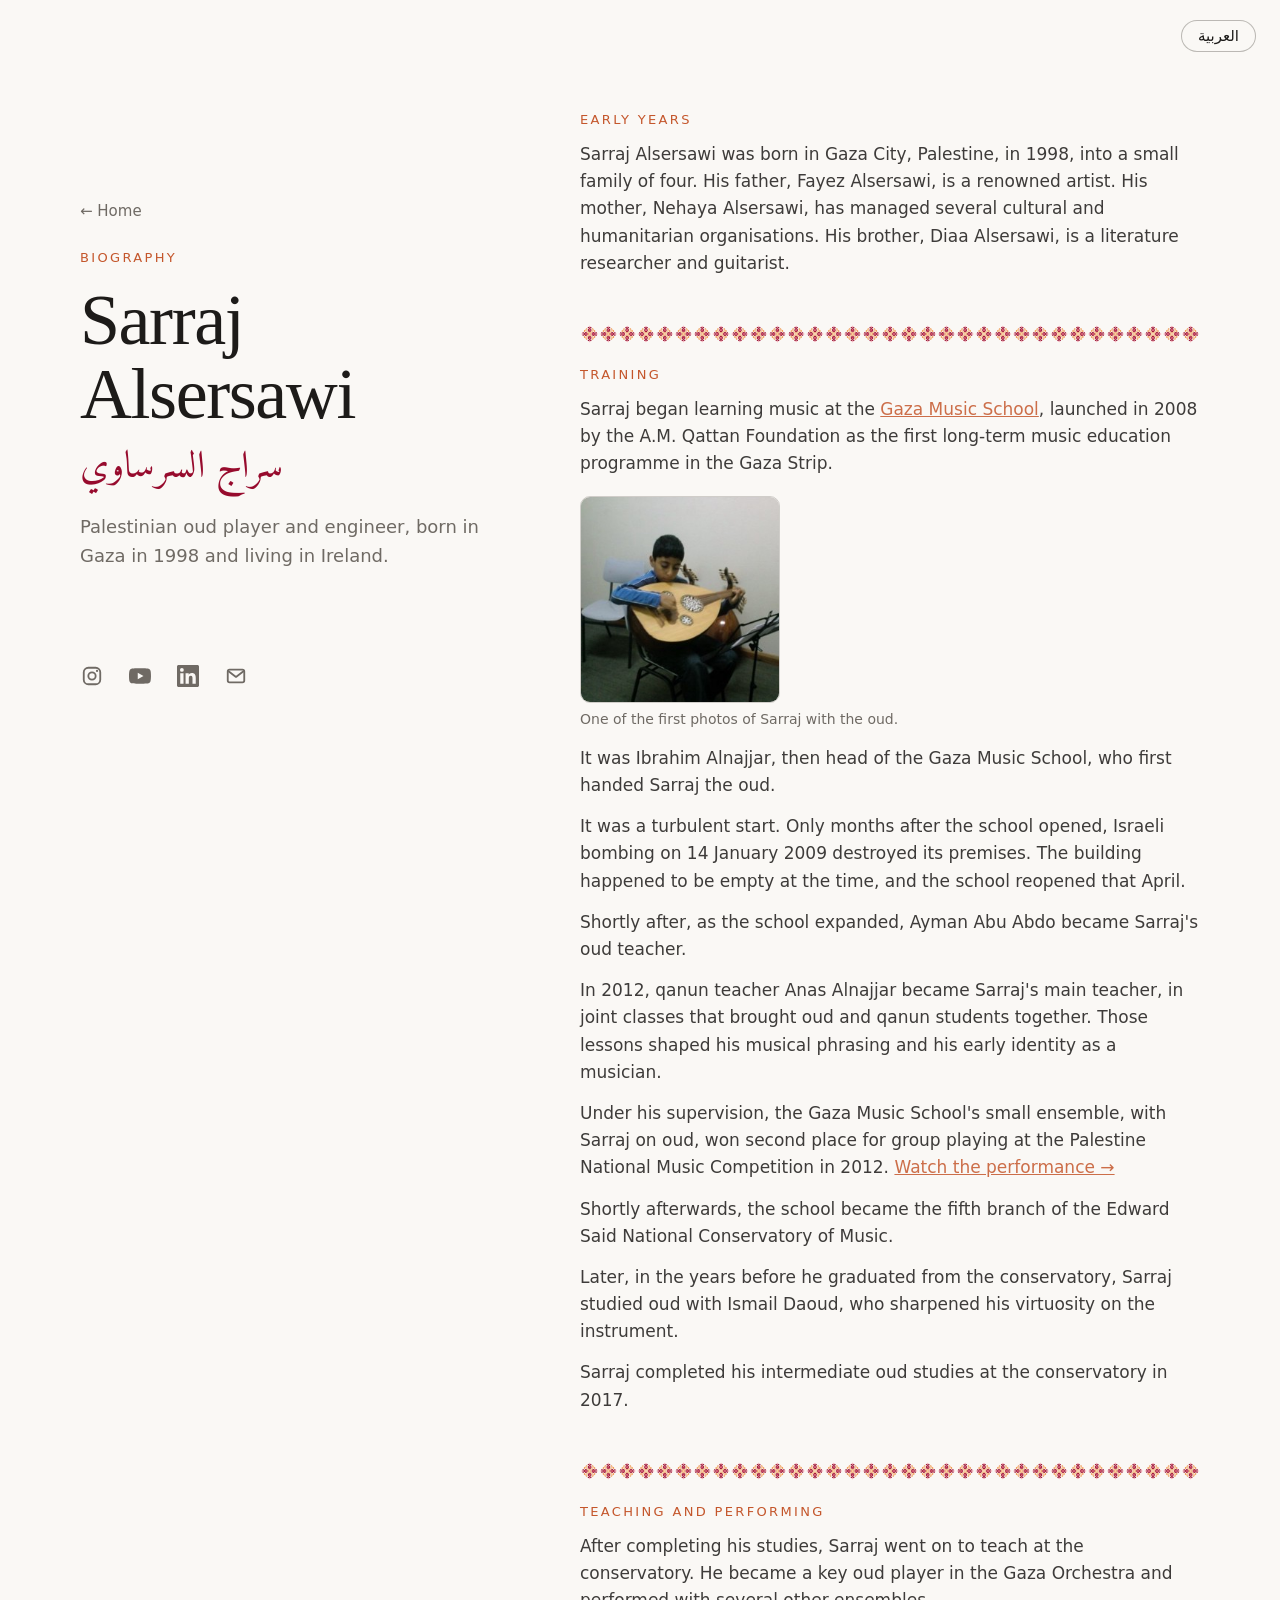
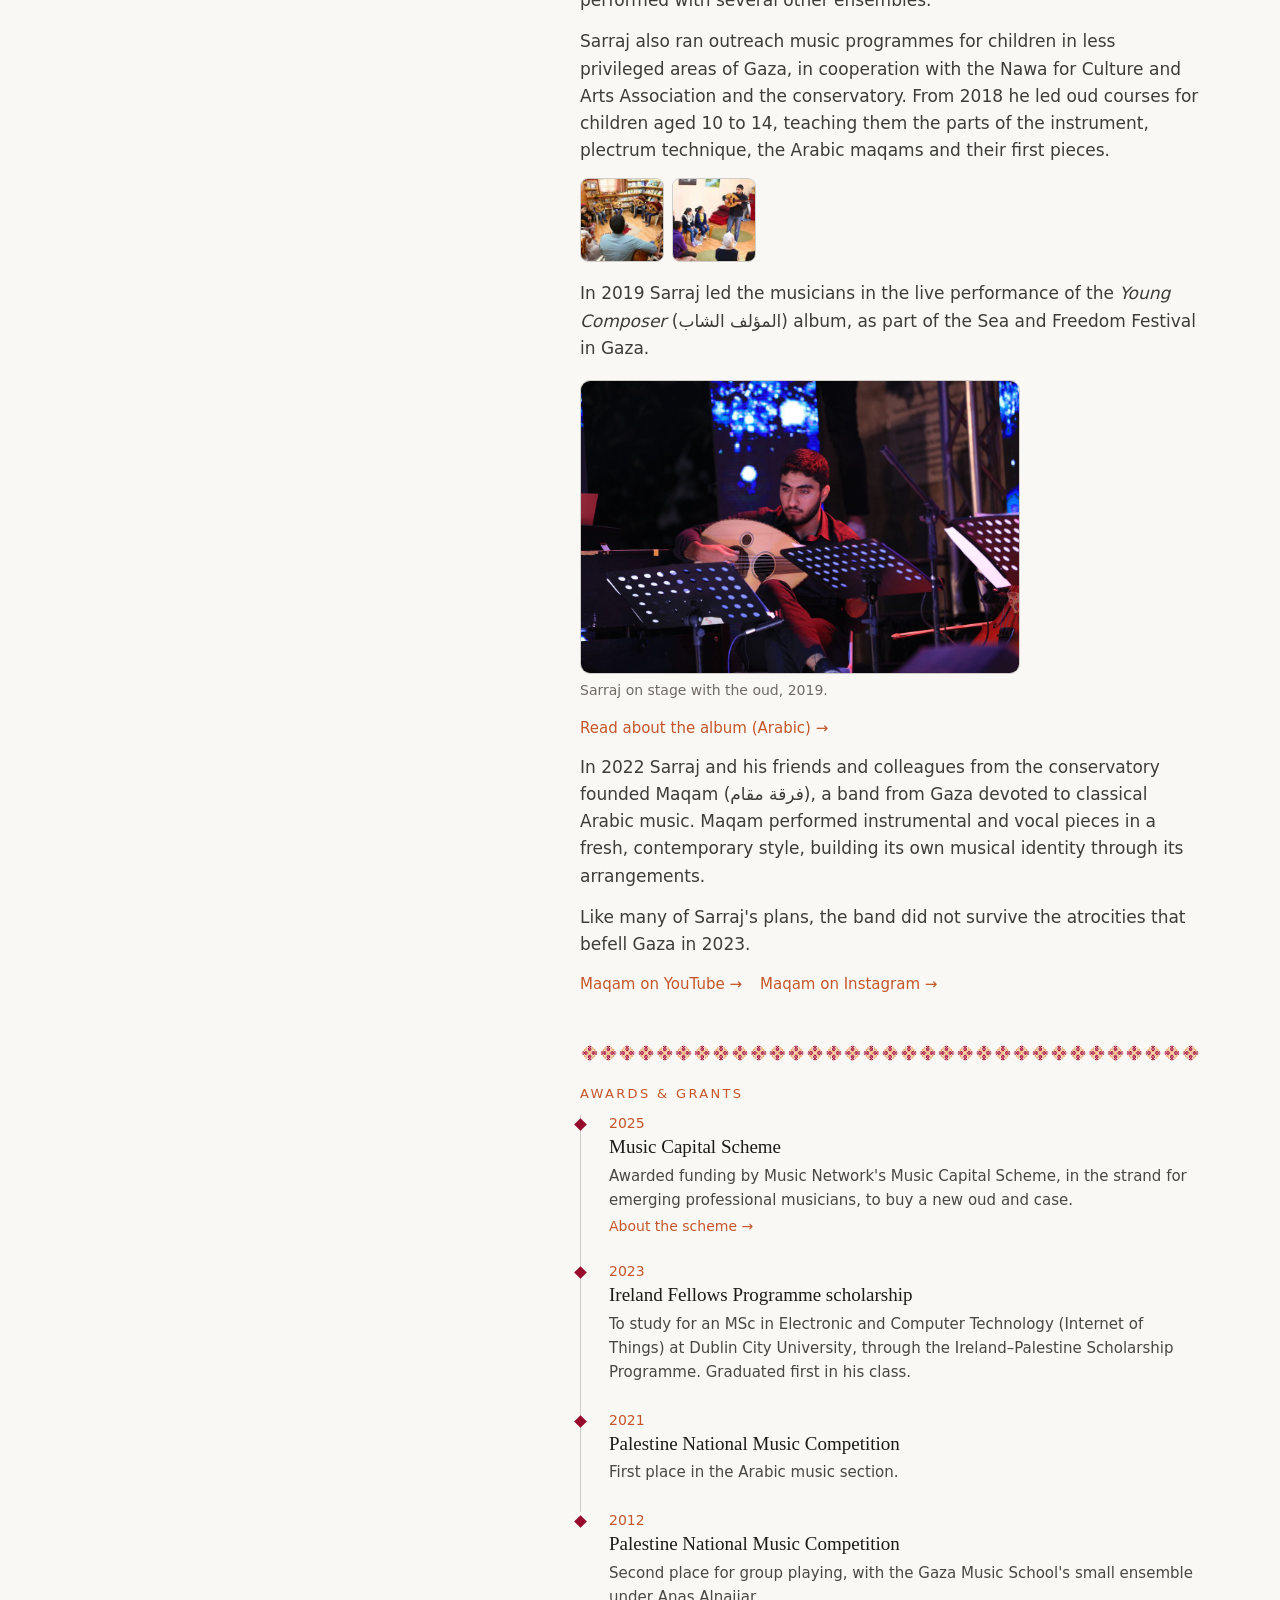
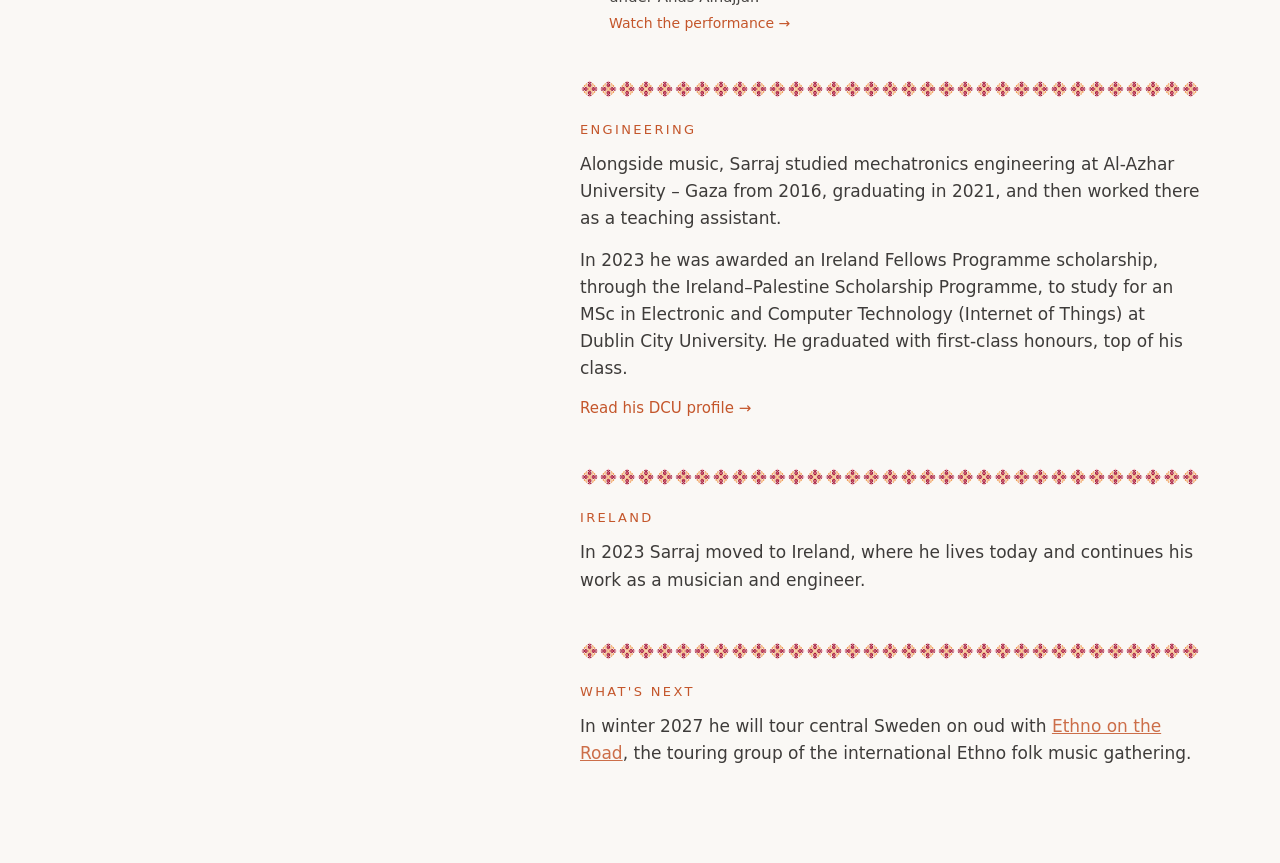
==== bio.html @ 33cb5255 "Use a row of tatreez diamonds as section dividers on the bio page Co-Authored-By: Claude Opus 5.5 <n" ====
<!doctype html>
<html lang="en" dir="ltr">
<head>
<meta charset="utf-8">
<meta name="viewport" content="width=device-width, initial-scale=1">
<title data-i18n="pageTitle">Biography — Sarraj Alsersawi</title>
<meta name="description" content="Biography of Sarraj Alsersawi, Palestinian oud player and engineer." data-i18n-content="description">
<link rel="icon" type="image/png" href="favicon.png">
<link rel="apple-touch-icon" href="apple-touch-icon.png">
<link rel="preload" href="fonts/amiri-400-arabic.woff2" as="font" type="font/woff2" crossorigin>
<link rel="stylesheet" href="fonts/fonts.css?v=14">
<link rel="stylesheet" href="style.css?v=14">
<script src="site.js?v=14"></script>
</head>
<body>
<!--
  How to edit this page:
  - English: change the words right here in the HTML.
  - Arabic: change the matching entry in the AR list at the bottom of this file.
  - To add a paragraph: copy a <p data-i18n="…">…</p> line, give it a new name,
    and add an Arabic entry with that name to the AR list.
-->
<button class="lang-switch" type="button" id="lang-switch"></button>
<main class="tatreez-dividers">
  <header class="intro">
    <a class="back-link" href="index.html" data-i18n="back">← Home</a>
    <p class="kicker" data-i18n="kicker">Biography</p>
    <h1><a href="index.html">Sarraj Alsersawi</a></h1>
    <p class="name-ar" lang="ar">سراج السرساوي</p>
    <p data-i18n="summary">Palestinian oud player and engineer, born in Gaza in 1998 and living in Ireland.</p>
    <div class="wave" aria-hidden="true">
      <span></span><span></span><span></span><span></span><span></span><span></span>
      <span></span><span></span><span></span><span></span><span></span><span></span>
    </div>
    <div class="social">
      <a href="https://www.instagram.com/oudceol/" target="_blank" rel="noopener" aria-label="Instagram">
        <svg viewBox="0 0 24 24" aria-hidden="true" fill="none" stroke="currentColor" stroke-width="2"><rect x="3" y="3" width="18" height="18" rx="5"/><circle cx="12" cy="12" r="4"/><circle cx="17.5" cy="6.5" r="1.2" fill="currentColor" stroke="none"/></svg>
      </a>
      <a href="https://www.youtube.com/@alsersawi98" target="_blank" rel="noopener" aria-label="YouTube">
        <svg viewBox="0 0 24 24" aria-hidden="true" fill="currentColor"><path d="M23.5 6.19a3.02 3.02 0 0 0-2.12-2.14C19.5 3.55 12 3.55 12 3.55s-7.5 0-9.38.5A3.02 3.02 0 0 0 .5 6.19C0 8.07 0 12 0 12s0 3.93.5 5.81a3.02 3.02 0 0 0 2.12 2.14c1.87.5 9.38.5 9.38.5s7.5 0 9.38-.5a3.02 3.02 0 0 0 2.12-2.14C24 15.93 24 12 24 12s0-3.93-.5-5.81zM9.55 15.57V8.43L15.82 12l-6.27 3.57z"/></svg>
      </a>
      <a href="https://www.linkedin.com/in/alsersawi/" target="_blank" rel="noopener" aria-label="LinkedIn">
        <svg viewBox="0 0 24 24" aria-hidden="true" fill="currentColor"><path d="M20.45 20.45h-3.56v-5.57c0-1.33-.02-3.04-1.85-3.04-1.85 0-2.14 1.45-2.14 2.94v5.67H9.35V9h3.41v1.56h.05c.48-.9 1.64-1.85 3.37-1.85 3.6 0 4.27 2.37 4.27 5.46v6.28zM5.34 7.43a2.06 2.06 0 1 1 0-4.13 2.06 2.06 0 0 1 0 4.13zM7.12 20.45H3.56V9h3.56v11.45zM22.22 0H1.77C.79 0 0 .77 0 1.73v20.54C0 23.23.79 24 1.77 24h20.45c.98 0 1.78-.77 1.78-1.73V1.73C24 .77 23.2 0 22.22 0z"/></svg>
      </a>
      <a href="mailto:sarrajalsersawi@gmail.com" aria-label="Email">
        <svg viewBox="0 0 24 24" aria-hidden="true" fill="none" stroke="currentColor" stroke-width="2" stroke-linejoin="round"><rect x="3" y="5" width="18" height="14" rx="2"/><path d="m3.5 6.5 8.5 6.5 8.5-6.5"/></svg>
      </a>
    </div>
  </header>

  <div class="content">
    <section class="section" aria-labelledby="family-title">
      <h2 id="family-title" data-i18n="familyTitle">Early years</h2>
      <p data-i18n="family1">Sarraj Alsersawi was born in Gaza City, Palestine, in 1998, into a small
        family of four. His father, Fayez Alsersawi, is a renowned artist. His mother, Nehaya
        Alsersawi, has managed several cultural and humanitarian organisations. His brother, Diaa
        Alsersawi, is a literature researcher and guitarist.</p>
    </section>

    <section class="section" aria-labelledby="training-title">
      <h2 id="training-title" data-i18n="trainingTitle">Training</h2>
      <p data-i18n="training1">Sarraj began learning music at the
        <a href="https://qattanfoundation.org/en/literature/projects/gaza-school-music" target="_blank" rel="noopener">Gaza Music School</a>,
        launched in 2008 by the A.M. Qattan Foundation as the first long-term music education
        programme in the Gaza Strip.</p>
      <figure class="bio-photo">
        <img src="images/first-oud.jpg" width="267" height="277"
          alt="Young Sarraj sitting with an oud, one of his first photos with the instrument"
          data-i18n-alt="firstOudAlt" loading="lazy">
        <figcaption data-i18n="firstOudCaption">One of the first photos of Sarraj with the oud.</figcaption>
      </figure>
      <p data-i18n="teacher1">It was Ibrahim Alnajjar, then head of the Gaza Music School, who first
        handed Sarraj the oud.</p>
      <p data-i18n="training2">It was a turbulent start. Only months after the school opened, Israeli
        bombing on 14 January 2009 destroyed its premises. The building happened to be empty at the
        time, and the school reopened that April.</p>
      <p data-i18n="teacher2">Shortly after, as the school expanded, Ayman Abu Abdo became Sarraj's
        oud teacher.</p>
      <p data-i18n="teacher3">In 2012, qanun teacher Anas Alnajjar became Sarraj's main teacher, in
        joint classes that brought oud and qanun students together. Those lessons shaped his musical
        phrasing and his early identity as a musician.</p>
      <p data-i18n="ensemble1">Under his supervision, the Gaza Music School's small ensemble, with Sarraj
        on oud, won second place for group playing at the Palestine National Music Competition in 2012.
        <a href="https://www.youtube.com/watch?v=j3fDx7aNecU" target="_blank" rel="noopener">Watch the performance →</a></p>
      <p data-i18n="training3">Shortly afterwards, the school became the fifth branch of the Edward Said
        National Conservatory of Music.</p>
      <p data-i18n="teacher4">Later, in the years before he graduated from the conservatory, Sarraj
        studied oud with Ismail Daoud, who sharpened his virtuosity on the instrument.</p>
      <p data-i18n="training4">Sarraj completed his intermediate oud studies at the conservatory in 2017.</p>
    </section>

    <section class="section" aria-labelledby="teaching-title">
      <h2 id="teaching-title" data-i18n="teachingTitle">Teaching and performing</h2>
      <p data-i18n="teaching1">After completing his studies, Sarraj went on to teach at the
        conservatory. He became a key oud player in the Gaza Orchestra and performed with several
        other ensembles.</p>
      <p data-i18n="outreach1">Sarraj also ran outreach music programmes for children in less privileged
        areas of Gaza, in cooperation with the Nawa for Culture and Arts Association and the conservatory.
        From 2018 he led oud courses for children aged 10 to 14, teaching them the parts of the
        instrument, plectrum technique, the Arabic maqams and their first pieces.</p>
      <div class="timeline-gallery">
        <a href="images/nawa-1.jpg">
          <img src="images/thumbs/nawa-1.jpg" alt="Sarraj leading a circle of children playing oud in a library"
            data-i18n-alt="nawaPhoto1Alt" loading="lazy">
        </a>
        <a href="images/nawa-2.jpg">
          <img src="images/thumbs/nawa-2.jpg" alt="Sarraj showing the oud to a group of children"
            data-i18n-alt="nawaPhoto2Alt" loading="lazy">
        </a>
      </div>
      <p data-i18n="youngComposer1">In 2019 Sarraj led the musicians in the live performance of the
        <em>Young Composer</em> (المؤلف الشاب) album, as part of the Sea and Freedom Festival in Gaza.</p>
      <figure class="bio-photo wide">
        <img src="images/young-composer-2019.jpg" width="1200" height="800"
          alt="Sarraj playing oud on stage among music stands" data-i18n-alt="youngComposerAlt" loading="lazy">
        <figcaption data-i18n="youngComposerCaption">Sarraj on stage with the oud, 2019.</figcaption>
      </figure>
      <p class="link-row"><a href="https://alhayatnews.net/2019/10/%D8%A7%D9%84%D9%85%D8%A4%D9%84%D9%81-%D8%A7%D9%84%D8%B4%D8%A7%D8%A8-%D8%A3%D9%84%D8%A8%D9%88%D9%85-%D8%BA%D9%86%D8%A7%D8%A6%D9%8A-%D9%84%D9%8018-%D9%83%D8%A7%D8%AA%D8%A8%D8%A7-%D9%81%D9%84%D8%B3/" target="_blank" rel="noopener" data-i18n="youngComposerLink">Read about the album (Arabic) →</a></p>
      <p data-i18n="maqam1">In 2022 Sarraj and his friends and colleagues from the conservatory founded
        Maqam (فرقة مقام), a band from Gaza devoted to classical Arabic music. Maqam performed
        instrumental and vocal pieces in a fresh, contemporary style, building its own musical identity
        through its arrangements.</p>
      <p data-i18n="maqam2">Like many of Sarraj's plans, the band did not survive the atrocities that
        befell Gaza in 2023.</p>
      <p class="link-row">
        <a href="https://www.youtube.com/@maqamGaza" target="_blank" rel="noopener" data-i18n="maqamYT">Maqam on YouTube →</a>
        <a href="https://www.instagram.com/maqamgaza/" target="_blank" rel="noopener" data-i18n="maqamIG">Maqam on Instagram →</a>
      </p>
    </section>

    <!-- Newest first. To add one, copy an <li> to the top and add its Arabic to the AR list. -->
    <section class="section" aria-labelledby="awards-title">
      <h2 id="awards-title" data-i18n="awardsTitle">Awards &amp; grants</h2>
      <ol class="timeline">
        <li>
          <div class="timeline-date">2025</div>
          <h3 data-i18n="award2Title">Music Capital Scheme</h3>
          <p data-i18n="award2Text">Awarded funding by Music Network's Music Capital Scheme, in the
            strand for emerging professional musicians, to buy a new oud and case.</p>
          <a href="https://www.musicnetwork.ie/what-we-do/music-capital-scheme" target="_blank" rel="noopener"
            data-i18n="award2Link">About the scheme →</a>
        </li>
        <li>
          <div class="timeline-date">2023</div>
          <h3 data-i18n="award4Title">Ireland Fellows Programme scholarship</h3>
          <p data-i18n="award4Text">To study for an MSc in Electronic and Computer Technology (Internet of
            Things) at Dublin City University, through the Ireland–Palestine Scholarship Programme.
            Graduated first in his class.</p>
        </li>
        <li>
          <div class="timeline-date">2021</div>
          <h3 data-i18n="award1Title">Palestine National Music Competition</h3>
          <p data-i18n="award1Text">First place in the Arabic music section.</p>
        </li>
        <li>
          <div class="timeline-date">2012</div>
          <h3 data-i18n="award3Title">Palestine National Music Competition</h3>
          <p data-i18n="award3Text">Second place for group playing, with the Gaza Music School's small
            ensemble under Anas Alnajjar.</p>
          <a href="https://www.youtube.com/watch?v=j3fDx7aNecU" target="_blank" rel="noopener" data-i18n="award3Link">Watch the performance →</a>
        </li>
      </ol>
    </section>

    <section class="section" aria-labelledby="engineering-title">
      <h2 id="engineering-title" data-i18n="engineeringTitle">Engineering</h2>
      <p data-i18n="engineering1">Alongside music, Sarraj studied mechatronics engineering at Al-Azhar
        University – Gaza from 2016, graduating in 2021, and then worked there as a teaching assistant.</p>
      <p data-i18n="engineering2">In 2023 he was awarded an Ireland Fellows Programme scholarship, through
        the Ireland–Palestine Scholarship Programme, to study for an MSc in Electronic and Computer
        Technology (Internet of Things) at Dublin City University. He graduated with first-class honours,
        top of his class.</p>
      <p class="link-row"><a href="https://www.dcu.ie/community-profiles/sarraj-alsersawi" target="_blank" rel="noopener" data-i18n="dcuLink">Read his DCU profile →</a></p>
    </section>

    <section class="section" aria-labelledby="ireland-title">
      <h2 id="ireland-title" data-i18n="irelandTitle">Ireland</h2>
      <p data-i18n="ireland1">In 2023 Sarraj moved to Ireland, where he lives today and continues
        his work as a musician and engineer.</p>
    </section>

    <section class="section" aria-labelledby="next-title">
      <h2 id="next-title" data-i18n="nextTitle">What's next</h2>
      <p data-i18n="next1">In winter 2027 he will tour central Sweden on oud with
        <a href="https://ethno.se/ethno-on-the-road/" target="_blank" rel="noopener">Ethno on the Road</a>,
        the touring group of the international Ethno folk music gathering.</p>
    </section>
  </div>
</main>
<script>
  // Arabic text for this page. Each name matches a data-i18n="…" in the HTML above.
  var AR = {
    pageTitle: 'السيرة الذاتية — سراج السرساوي',
    description: 'السيرة الذاتية لسراج السرساوي، عازف عود ومهندس فلسطيني.',
    back: 'الرئيسية →',
    kicker: 'السيرة الذاتية',
    summary: 'عازف عود ومهندس فلسطيني، وُلد في غزة عام 1998 ويقيم في أيرلندا.',
    familyTitle: 'النشأة',
    family1: 'وُلد سراج السرساوي في مدينة غزة، فلسطين، عام 1998، لعائلة صغيرة من أربعة أفراد. والده فايز السرساوي فنان معروف، ووالدته نهاية السرساوي أدارت عددًا من المؤسسات الثقافية والإنسانية، وشقيقه ضياء السرساوي باحث في الأدب وعازف غيتار.',
    trainingTitle: 'الدراسة',
    training1: 'بدأ سراج تعلّم الموسيقى في <a href="https://qattanfoundation.org/en/literature/projects/gaza-school-music" target="_blank" rel="noopener">مدرسة غزة للموسيقى</a>، التي أطلقتها مؤسسة عبد المحسن القطان عام 2008 بوصفها أول برنامج طويل الأمد لتعليم الموسيقى في قطاع غزة.',
    firstOudAlt: 'سراج صغيرًا جالسًا مع العود، من أولى صوره مع الآلة',
    firstOudCaption: 'من أولى صور سراج مع العود.',
    teacher1: 'وكان إبراهيم النجار، مدير مدرسة غزة للموسيقى آنذاك، أول من وضع العود بين يدي سراج.',
    training2: 'كانت بداية مضطربة؛ فبعد أشهر قليلة من افتتاح المدرسة، دمّر القصف الإسرائيلي مقرّها في 14 كانون الثاني/يناير 2009. وكان المبنى خاليًا من الناس حينها، وأُعيد افتتاح المدرسة في نيسان/أبريل من العام نفسه.',
    teacher2: 'وبعد ذلك بوقت قصير، ومع توسّع المدرسة، أصبح أيمن أبو عبدو أستاذ سراج في العود.',
    teacher3: 'في عام 2012 أصبح أنس النجار، أستاذ القانون، الأستاذ الرئيسي لسراج، في حصص مشتركة جمعت طلاب العود والقانون. وقد شكّلت تلك الدروس أسلوبه في صياغة الجملة الموسيقية وهويته الفنية الأولى.',
    ensemble1: 'وتحت إشرافه فازت الفرقة الصغيرة لمدرسة غزة للموسيقى، وسراج على العود، بالمركز الثاني في فئة العزف الجماعي في مسابقة فلسطين الوطنية للموسيقى عام 2012. <a href="https://www.youtube.com/watch?v=j3fDx7aNecU" target="_blank" rel="noopener">شاهد العرض ←</a>',
    training3: 'وبعد ذلك بوقت قصير، أصبحت المدرسة الفرع الخامس لمعهد إدوارد سعيد الوطني للموسيقى.',
    teacher4: 'وفي مرحلة لاحقة، قبل تخرّجه من المعهد، درس سراج العود على يد إسماعيل داود، الذي صقل براعته في العزف على الآلة.',
    training4: 'أنهى سراج دراسته المتوسطة لآلة العود في المعهد عام 2017.',
    teachingTitle: 'التدريس والعزف',
    teaching1: 'بعد إنهاء دراسته أصبح سراج مدرّسًا في المعهد، وعازف عود أساسيًا في أوركسترا غزة، وعزف مع فرق موسيقية أخرى عديدة.',
    outreach1: 'كما أدار سراج برامج موسيقية مجتمعية للأطفال في المناطق الأقل حظًا في غزة، بالتعاون مع جمعية نوى للثقافة والفنون والمعهد. ومنذ عام 2018 قدّم دورات في العزف على العود للأطفال من سن 10 إلى 14 عامًا، علّمهم فيها أجزاء الآلة وتمارين ضرب الريشة والمقامات العربية وعزف أولى مقطوعاتهم.',
    nawaPhoto1Alt: 'سراج يقود حلقة من الأطفال يعزفون على العود في مكتبة',
    nawaPhoto2Alt: 'سراج يعرّف مجموعة من الأطفال على آلة العود',
    youngComposer1: 'في عام 2019 قاد سراج الموسيقيين في العرض الحيّ لألبوم <em>المؤلف الشاب</em>، ضمن مهرجان البحر والحرية في غزة.',
    youngComposerAlt: 'سراج يعزف على العود على المسرح بين حوامل النوتات',
    youngComposerCaption: 'سراج على المسرح مع العود، 2019.',
    youngComposerLink: 'اقرأ عن الألبوم ←',
    maqam1: 'في عام 2022 أسّس سراج مع أصدقائه وزملائه من المعهد فرقة مقام، وهي فرقة فلسطينية من قطاع غزة تهتم بالموسيقى العربية الكلاسيكية، وتقدّم مقطوعات آلية وغنائية بأسلوب متطوّر وعصري، وتعتني بهويتها الموسيقية من خلال توزيع المقطوعات الموسيقية والغنائية.',
    maqam2: 'وكحال كثير من خطط سراج، لم تنجُ الفرقة من الفظائع التي حلّت بغزة عام 2023.',
    maqamYT: 'مقام على يوتيوب ←',
    maqamIG: 'مقام على إنستغرام ←',
    awardsTitle: 'الجوائز والمنح',
    award2Title: 'منحة Music Capital Scheme',
    award2Text: 'حصل على تمويل من برنامج Music Capital Scheme التابع لـ Music Network، ضمن الفئة المخصصة للموسيقيين المحترفين الصاعدين، لشراء عود جديد مع حقيبته.',
    award2Link: 'عن البرنامج ←',
    award4Title: 'منحة برنامج زمالات أيرلندا',
    award4Text: 'لدراسة الماجستير في تكنولوجيا الإلكترونيات والحاسوب (إنترنت الأشياء) في جامعة دبلن سيتي، ضمن برنامج المنح الأيرلندي الفلسطيني. تخرّج الأول على دفعته.',
    award1Title: 'مسابقة فلسطين الوطنية للموسيقى',
    award1Text: 'المركز الأول في قسم الموسيقى العربية.',
    award3Title: 'مسابقة فلسطين الوطنية للموسيقى',
    award3Text: 'المركز الثاني في العزف الجماعي، مع الفرقة الصغيرة لمدرسة غزة للموسيقى بإشراف أنس النجار.',
    award3Link: 'شاهد العرض ←',
    engineeringTitle: 'الهندسة',
    engineering1: 'إلى جانب الموسيقى، درس سراج هندسة الميكاترونكس في جامعة الأزهر – غزة بدءًا من عام 2016، وتخرّج عام 2021، ثم عمل معيدًا فيها.',
    engineering2: 'في عام 2023 حصل على منحة برنامج زمالات أيرلندا، ضمن برنامج المنح الأيرلندي الفلسطيني، لدراسة الماجستير في تكنولوجيا الإلكترونيات والحاسوب (إنترنت الأشياء) في جامعة دبلن سيتي، وتخرّج بمرتبة الشرف الأولى متصدّرًا دفعته.',
    dcuLink: 'ملفه على موقع جامعة دبلن سيتي ←',
    irelandTitle: 'أيرلندا',
    ireland1: 'انتقل سراج إلى أيرلندا عام 2023، حيث يقيم اليوم ويواصل عمله موسيقيًا ومهندسًا.',
    nextTitle: 'ما القادم',
    next1: 'في شتاء 2027 سيجول في وسط السويد عازفًا على العود مع <a href="https://ethno.se/ethno-on-the-road/" target="_blank" rel="noopener">Ethno on the Road</a>، الفرقة الجوّالة لملتقى «إثنو» الدولي للموسيقى الشعبية.'
  };
</script>
</body>
</html>
---- fonts/fonts.css ----
/* Self-hosted Arabic fonts (Amiri, IBM Plex Sans Arabic), both SIL Open Font License.
   Only the Arabic and basic Latin subsets are kept. */

/* arabic */
@font-face {
  font-family: 'Amiri';
  font-style: normal;
  font-weight: 400;
  font-display: swap;
  src: url(amiri-400-arabic.woff2) format('woff2');
  unicode-range: U+0600-06FF, U+0750-077F, U+0870-0891, U+0897-08E1, U+08E3-08FF, U+200C-200E, U+2010-2011, U+204F, U+2E41, U+FB50-FDFF, U+FE70-FE74, U+FE76-FEFC, U+102E0-102FB, U+10E60-10E7E, U+10EC2-10EC7, U+10EC9-10EEE, U+10EF0-10EFF, U+1EE00-1EE03, U+1EE05-1EE1F, U+1EE21-1EE22, U+1EE24, U+1EE27, U+1EE29-1EE32, U+1EE34-1EE37, U+1EE39, U+1EE3B, U+1EE42, U+1EE47, U+1EE49, U+1EE4B, U+1EE4D-1EE4F, U+1EE51-1EE52, U+1EE54, U+1EE57, U+1EE59, U+1EE5B, U+1EE5D, U+1EE5F, U+1EE61-1EE62, U+1EE64, U+1EE67-1EE6A, U+1EE6C-1EE72, U+1EE74-1EE77, U+1EE79-1EE7C, U+1EE7E, U+1EE80-1EE89, U+1EE8B-1EE9B, U+1EEA1-1EEA3, U+1EEA5-1EEA9, U+1EEAB-1EEBB, U+1EEF0-1EEF1;
}

/* latin */
@font-face {
  font-family: 'Amiri';
  font-style: normal;
  font-weight: 400;
  font-display: swap;
  src: url(amiri-400-latin.woff2) format('woff2');
  unicode-range: U+0000-00FF, U+0131, U+0152-0153, U+02BB-02BC, U+02C6, U+02DA, U+02DC, U+0304, U+0308, U+0329, U+2000-206F, U+20AC, U+2122, U+2191, U+2193, U+2212, U+2215, U+FEFF, U+FFFD;
}

/* arabic */
@font-face {
  font-family: 'IBM Plex Sans Arabic';
  font-style: normal;
  font-weight: 400;
  font-display: swap;
  src: url(ibm-plex-sans-arabic-400-arabic.woff2) format('woff2');
  unicode-range: U+0600-06FF, U+0750-077F, U+0870-0891, U+0897-08E1, U+08E3-08FF, U+200C-200E, U+2010-2011, U+204F, U+2E41, U+FB50-FDFF, U+FE70-FE74, U+FE76-FEFC, U+102E0-102FB, U+10E60-10E7E, U+10EC2-10EC7, U+10EC9-10EEE, U+10EF0-10EFF, U+1EE00-1EE03, U+1EE05-1EE1F, U+1EE21-1EE22, U+1EE24, U+1EE27, U+1EE29-1EE32, U+1EE34-1EE37, U+1EE39, U+1EE3B, U+1EE42, U+1EE47, U+1EE49, U+1EE4B, U+1EE4D-1EE4F, U+1EE51-1EE52, U+1EE54, U+1EE57, U+1EE59, U+1EE5B, U+1EE5D, U+1EE5F, U+1EE61-1EE62, U+1EE64, U+1EE67-1EE6A, U+1EE6C-1EE72, U+1EE74-1EE77, U+1EE79-1EE7C, U+1EE7E, U+1EE80-1EE89, U+1EE8B-1EE9B, U+1EEA1-1EEA3, U+1EEA5-1EEA9, U+1EEAB-1EEBB, U+1EEF0-1EEF1;
}

/* latin */
@font-face {
  font-family: 'IBM Plex Sans Arabic';
  font-style: normal;
  font-weight: 400;
  font-display: swap;
  src: url(ibm-plex-sans-arabic-400-latin.woff2) format('woff2');
  unicode-range: U+0000-00FF, U+0131, U+0152-0153, U+02BB-02BC, U+02C6, U+02DA, U+02DC, U+0304, U+0308, U+0329, U+2000-206F, U+20AC, U+2122, U+2191, U+2193, U+2212, U+2215, U+FEFF, U+FFFD;
}

/* arabic */
@font-face {
  font-family: 'IBM Plex Sans Arabic';
  font-style: normal;
  font-weight: 500;
  font-display: swap;
  src: url(ibm-plex-sans-arabic-500-arabic.woff2) format('woff2');
  unicode-range: U+0600-06FF, U+0750-077F, U+0870-0891, U+0897-08E1, U+08E3-08FF, U+200C-200E, U+2010-2011, U+204F, U+2E41, U+FB50-FDFF, U+FE70-FE74, U+FE76-FEFC, U+102E0-102FB, U+10E60-10E7E, U+10EC2-10EC7, U+10EC9-10EEE, U+10EF0-10EFF, U+1EE00-1EE03, U+1EE05-1EE1F, U+1EE21-1EE22, U+1EE24, U+1EE27, U+1EE29-1EE32, U+1EE34-1EE37, U+1EE39, U+1EE3B, U+1EE42, U+1EE47, U+1EE49, U+1EE4B, U+1EE4D-1EE4F, U+1EE51-1EE52, U+1EE54, U+1EE57, U+1EE59, U+1EE5B, U+1EE5D, U+1EE5F, U+1EE61-1EE62, U+1EE64, U+1EE67-1EE6A, U+1EE6C-1EE72, U+1EE74-1EE77, U+1EE79-1EE7C, U+1EE7E, U+1EE80-1EE89, U+1EE8B-1EE9B, U+1EEA1-1EEA3, U+1EEA5-1EEA9, U+1EEAB-1EEBB, U+1EEF0-1EEF1;
}

/* latin */
@font-face {
  font-family: 'IBM Plex Sans Arabic';
  font-style: normal;
  font-weight: 500;
  font-display: swap;
  src: url(ibm-plex-sans-arabic-500-latin.woff2) format('woff2');
  unicode-range: U+0000-00FF, U+0131, U+0152-0153, U+02BB-02BC, U+02C6, U+02DA, U+02DC, U+0304, U+0308, U+0329, U+2000-206F, U+20AC, U+2122, U+2191, U+2193, U+2212, U+2215, U+FEFF, U+FFFD;
}
---- style.css ----
/* Shared styles for every page of the site. */

:root {
  --bg: #faf8f5; --fg: #1d1b19; --muted: #6f6a64; --accent: #c4562b;
  --line: color-mix(in srgb, var(--muted) 30%, transparent);
  /* Thread colours taken from the tatreez pattern. */
  --thread: #970b2d;
}
@media (prefers-color-scheme: dark) {
  :root { --bg: #141312; --fg: #f1ede8; --muted: #9a948d; --accent: #e57a4e; --thread: #fd95a3; }
}
* { box-sizing: border-box; }
html, body { min-height: 100%; margin: 0; }
/* clip (not hidden): stops sideways overflow without breaking the sticky
   left column on wide screens, which "hidden" silently does. */
html, body { overflow-x: clip; }
body {
  min-height: 100vh;
  background: var(--bg); color: var(--fg);
  font-family: ui-sans-serif, system-ui, -apple-system, "Segoe UI", Roboto, sans-serif;
  display: grid; justify-items: center; align-items: start; padding: 72px 24px 48px;
}
main { max-width: 560px; width: 100%; }
/* Safety net: no image can ever render wider than its container. */
img { max-width: 100%; height: auto; }
a:focus-visible, button:focus-visible { outline: 2px solid var(--accent); outline-offset: 2px; }

/* Full-width photo header, with a thin fade into the page background right
   at its bottom edge, above the tatreez strip (see .tatreez-strip).
   Only on the home page: pages without a .photo-header are unaffected. */
.photo-header {
  position: relative;
  /* Break out of body's own side padding (24px here, 48px on wide screens below)
     instead of using a 100vw trick, which misaligns inside a grid parent. */
  width: calc(100% + 48px); margin: 0 -24px;
  /* Match the photo's own 16:9 shape, so narrow phone widths show the whole
     frame instead of a tall, cropped-in sliver of it. */
  aspect-ratio: 16 / 9;
  overflow: hidden;
}
.photo-header img {
  width: 100%; height: 100%; object-fit: cover; object-position: center 30%;
  display: block;
}
.photo-header::after {
  content: ""; position: absolute; inset: 0;
  /* The fade is a % of the box's own height. Kept short and late so it only
     touches the very bottom edge, however tall the box gets. */
  background: linear-gradient(to bottom, transparent 55%, var(--bg) 100%);
}

/* Tatreez-pattern separator, tiled edge to edge, between the photo header
   and the rest of the page. Same full-bleed technique as .photo-header. */
.tatreez-strip {
  width: calc(100% + 48px); margin: 20px -24px 0;
  height: 46px;
  background-image: url("images/tatreez-separator.png");
  /* "round" (rather than repeat-x) slightly resizes each tile so a whole
     number always fits the width exactly, so no tile is ever cut off at
     the edges. */
  background-repeat: round no-repeat;
  background-position: center;
  background-size: auto 100%;
  opacity: .9;
}

/* ---------- Left column: name and intro ---------- */
.kicker {
  font-size: 13px; letter-spacing: .18em; text-transform: uppercase;
  color: var(--accent); margin: 0 0 16px;
}
h1 {
  font-family: Georgia, "Times New Roman", serif; font-weight: 400;
  font-size: clamp(40px, 9vw, 72px); line-height: 1.02; margin: 0 0 20px;
  letter-spacing: -.02em;
}
/* Phones/narrow windows only: give the name some breathing room below the
   tatreez strip. On wide screens .intro already centers itself vertically. */
@media (max-width: 959px) {
  main > .intro > h1 { margin-top: 28px; }
}
h1 a { color: inherit; text-decoration: none; }
/* The name in Arabic, under the English one, on every page. */
.intro .name-ar {
  font-family: "Amiri", "Noto Naskh Arabic", serif; font-weight: 400;
  font-size: clamp(26px, 6vw, 38px); line-height: 1.2;
  color: var(--thread); margin: -6px 0 22px;
}
p { font-size: 18px; line-height: 1.6; color: var(--muted); margin: 0; }

.wave { display: flex; gap: 4px; align-items: center; height: 28px; margin-top: 36px; }
.wave span {
  width: 4px; border-radius: 2px; background: var(--accent); opacity: .85;
  animation: beat 1.2s ease-in-out infinite;
}
.wave span:nth-child(odd) { animation-delay: -.4s; }
.wave span:nth-child(3n) { animation-delay: -.8s; }
@keyframes beat { 0%,100% { height: 6px } 50% { height: 28px } }

/* Outlined button, e.g. "Read full bio" */
.button {
  display: inline-block; margin-top: 24px;
  font-size: 15px; color: var(--accent); text-decoration: none;
  border: 1px solid var(--accent); border-radius: 999px; padding: 9px 20px;
}
.button:hover { background: var(--accent); color: var(--bg); }

/* Small link back to the home page */
.back-link { display: inline-block; margin-bottom: 28px; font-size: 15px; color: var(--muted); text-decoration: none; }
.back-link:hover { color: var(--accent); }

/* Links under the name */
.page-nav { display: flex; flex-wrap: wrap; gap: 8px 20px; margin-top: 32px; }
.page-nav a { color: var(--muted); text-decoration: none; font-size: 15px; }
.page-nav a:hover { color: var(--accent); }

/* Social icons under the intro. 44px tap targets so they're easy to hit on phones. */
.social { display: flex; gap: 4px; margin-top: 20px; margin-inline-start: -10px; }
.social a {
  display: inline-flex; align-items: center; justify-content: center;
  width: 44px; height: 44px; border-radius: 50%; color: var(--muted);
}
.social a:hover { color: var(--accent); }
.social svg { width: 22px; height: 22px; }

/* ---------- Right column: sections ---------- */
.section { margin-top: 48px; padding-top: 32px; border-top: 1px solid var(--line); }
.section h2 {
  font-size: 13px; letter-spacing: .18em; text-transform: uppercase;
  font-weight: 500; color: var(--accent); margin: 0 0 14px;
}
/* Bio page: a thin row of tatreez diamonds between sections instead of a grey line.
   "round" fits a whole number of diamonds so none is cut at the edges. */
.tatreez-dividers .section {
  border-top: 0; padding-top: 42px;
  background: url("images/tatreez-separator.png") top center / auto 18px round no-repeat;
}
.section > p { font-size: 17px; color: var(--fg); opacity: .85; }
.section > p + p { margin-top: 14px; }
.section > p a { color: var(--accent); }
/* A row of "… →" links under a paragraph; wraps onto two lines on phones. */
.section > .link-row { display: flex; flex-wrap: wrap; gap: 6px 18px; font-size: 15px; opacity: 1; }
.section > .link-row a { text-decoration: none; }
.section > .link-row a:hover { text-decoration: underline; }

/* A small photo inside a bio section, with a caption. Same size on phones. */
.bio-photo { margin: 18px 0 18px; }
.bio-photo img {
  display: block; width: 200px; max-width: 100%; height: auto;
  border-radius: 10px; border: 1px solid var(--line);
}
/* Landscape photos: wider, but never past the text column (full width on phones). */
.bio-photo.wide img { width: 100%; max-width: 440px; }
.bio-photo figcaption { margin-top: 8px; font-size: 14px; color: var(--muted); }

.event {
  display: grid; grid-template-columns: 96px 1fr; gap: 4px 20px;
  padding: 18px 20px; border-radius: 10px; border: 1px solid var(--line);
}
.event-date { color: var(--accent); font-size: 15px; line-height: 1.4; }
.event h3 {
  font-family: Georgia, "Times New Roman", serif; font-weight: 400;
  font-size: 22px; line-height: 1.25; margin: 0 0 6px;
}
.event p { font-size: 16px; color: var(--fg); opacity: .85; }
.event a { display: inline-block; margin-top: 10px; font-size: 15px; color: var(--accent); text-decoration: none; }
.event a:hover { text-decoration: underline; }
@media (max-width: 480px) { .event { grid-template-columns: 72px 1fr; gap: 4px 14px; padding: 14px; } }

/* A photo in the event card's first column, same width as the date used to
   occupy on its own, so there's no empty gap underneath it. */
.event .event-photo { margin-top: 2px; }
.event .event-photo img { width: 96px; height: 96px; }
@media (max-width: 480px) { .event .event-photo img { width: 72px; height: 72px; } }

/* Timeline list: a vertical line with a dot per entry. Mirrors to the
   right-hand side on its own in Arabic, since it's built with the
   logical start/end properties rather than left/right. */
.timeline { list-style: none; margin: 0 0 24px; padding: 0; }
.timeline li {
  position: relative;
  padding-inline-start: 28px; padding-bottom: 28px;
  border-inline-start: 1px solid var(--line);
}
.timeline li:last-child { padding-bottom: 0; border-inline-start-color: transparent; }
/* Small cross-stitch diamond, like a single tatreez stitch, instead of a round dot. */
.timeline li::before {
  content: ""; position: absolute; inset-inline-start: -5px; top: 5px;
  width: 9px; height: 9px; background: var(--thread); transform: rotate(45deg);
}
.timeline-date { color: var(--accent); font-size: 14px; margin-bottom: 4px; }
.timeline h3 {
  font-family: Georgia, "Times New Roman", serif; font-weight: 400;
  font-size: 19px; line-height: 1.3; margin: 0 0 4px;
}
.timeline p { font-size: 15px; color: var(--fg); opacity: .8; }
.timeline a { display: inline-block; margin-top: 6px; font-size: 14px; color: var(--accent); text-decoration: none; }
.timeline a:hover { text-decoration: underline; }
/* Two links side by side (e.g. watch + article): space them out; they wrap on phones. */
.timeline a + a { margin-inline-start: 16px; }

/* Small photo row under a timeline entry, e.g. 1-3 shots from an event. */
.timeline-gallery { display: flex; gap: 8px; margin-top: 10px; }
.timeline-gallery img {
  width: 84px; height: 84px; object-fit: cover; border-radius: 8px;
  border: 1px solid var(--line);
}
.timeline-gallery a { cursor: zoom-in; }
/* A photo row directly inside a section (bio page): space it from the text around it. */
.section > .timeline-gallery { margin: 14px 0; }
@media (max-width: 480px) { .timeline-gallery img { width: 72px; height: 72px; } }

/* Lightbox overlay for .timeline-gallery photos. */
.lightbox {
  position: fixed; inset: 0; z-index: 100;
  display: flex; align-items: center; justify-content: center;
  padding: 32px;
  background: rgba(0, 0, 0, .85);
}
.lightbox[hidden] { display: none; }
.lightbox img { max-width: 100%; max-height: 100%; border-radius: 6px; display: block; }
.lightbox-close {
  position: absolute; top: 16px; inset-inline-end: 20px;
  font-size: 32px; line-height: 1; color: #fff;
  background: transparent; border: 0; cursor: pointer; padding: 4px 8px;
}
.lightbox-close:hover { color: var(--accent); }

.video-frame { aspect-ratio: 16 / 9; border-radius: 10px; overflow: hidden; background: #000; }
.video-frame iframe { width: 100%; height: 100%; border: 0; display: block; }

/* ---------- Wide screens: name on one side (stays put), sections scroll on the other.
   In Arabic the grid mirrors on its own, so the name sits on the right. ---------- */
@media (min-width: 960px) {
  body { padding: 0 48px; }
  main {
    max-width: 1120px;
    display: grid; grid-template-columns: minmax(300px, 400px) minmax(0, 620px);
    justify-content: space-between; column-gap: 72px;
  }
  .intro {
    position: sticky; top: 0; align-self: start;
    min-height: 100vh; display: flex; flex-direction: column; justify-content: center;
    align-items: flex-start; padding: 72px 0;
  }
  .content { padding: 112px 0 96px; }
  .content > .section:first-child { margin-top: 0; padding-top: 0; border-top: 0; }
  .tatreez-dividers .content > .section:first-child { background: none; }
  /* Wide screens: the box is much wider than tall, so the photo is cropped.
     Make it taller, aim the crop a little lower so the oud stays in view,
     and fade only a fixed 160px at the bottom instead of a % of the height. */
  .photo-header { width: calc(100% + 96px); margin: 0 -48px; aspect-ratio: auto; height: min(75vh, 680px); }
  .photo-header img { object-position: center 55%; }
  .photo-header::after { background: linear-gradient(to bottom, transparent calc(100% - 160px), var(--bg) 100%); }
  .tatreez-strip { width: calc(100% + 96px); margin: 28px -48px 0; height: 60px; }
}

/* ---------- Language switch, top corner (top-right in English, top-left in Arabic) ---------- */
.lang-switch {
  position: absolute; top: 20px; inset-inline-end: 24px;
  font: inherit; font-size: 15px; color: var(--fg);
  cursor: pointer;
  /* Sits on top of the photo header on wide screens, so keep it above it and
     give it a soft backing that stays readable over the photo. */
  z-index: 10;
  background: color-mix(in srgb, var(--bg) 70%, transparent);
  -webkit-backdrop-filter: blur(6px); backdrop-filter: blur(6px);
  border: 1px solid color-mix(in srgb, var(--muted) 45%, transparent);
  border-radius: 999px; padding: 6px 16px;
}
.lang-switch:hover { border-color: var(--accent); color: var(--accent); }

/* Arabic: letter-spacing breaks the joined letters, and there is no uppercase */
:lang(ar) .kicker, :lang(ar) .section h2 {
  letter-spacing: 0; text-transform: none; font-size: 16px;
}
:lang(ar) p { line-height: 1.85; }
/* Arabic: a proper Naskh body font and Amiri for headings, instead of the device default. */
:lang(ar) body { font-family: "IBM Plex Sans Arabic", ui-sans-serif, system-ui, sans-serif; }
:lang(ar) h3 { font-family: "Amiri", "Noto Naskh Arabic", serif; }
:lang(ar) .lang-switch { font-size: 14px; }

@media (prefers-reduced-motion: reduce) { .wave span { animation: none; height: 14px; } }
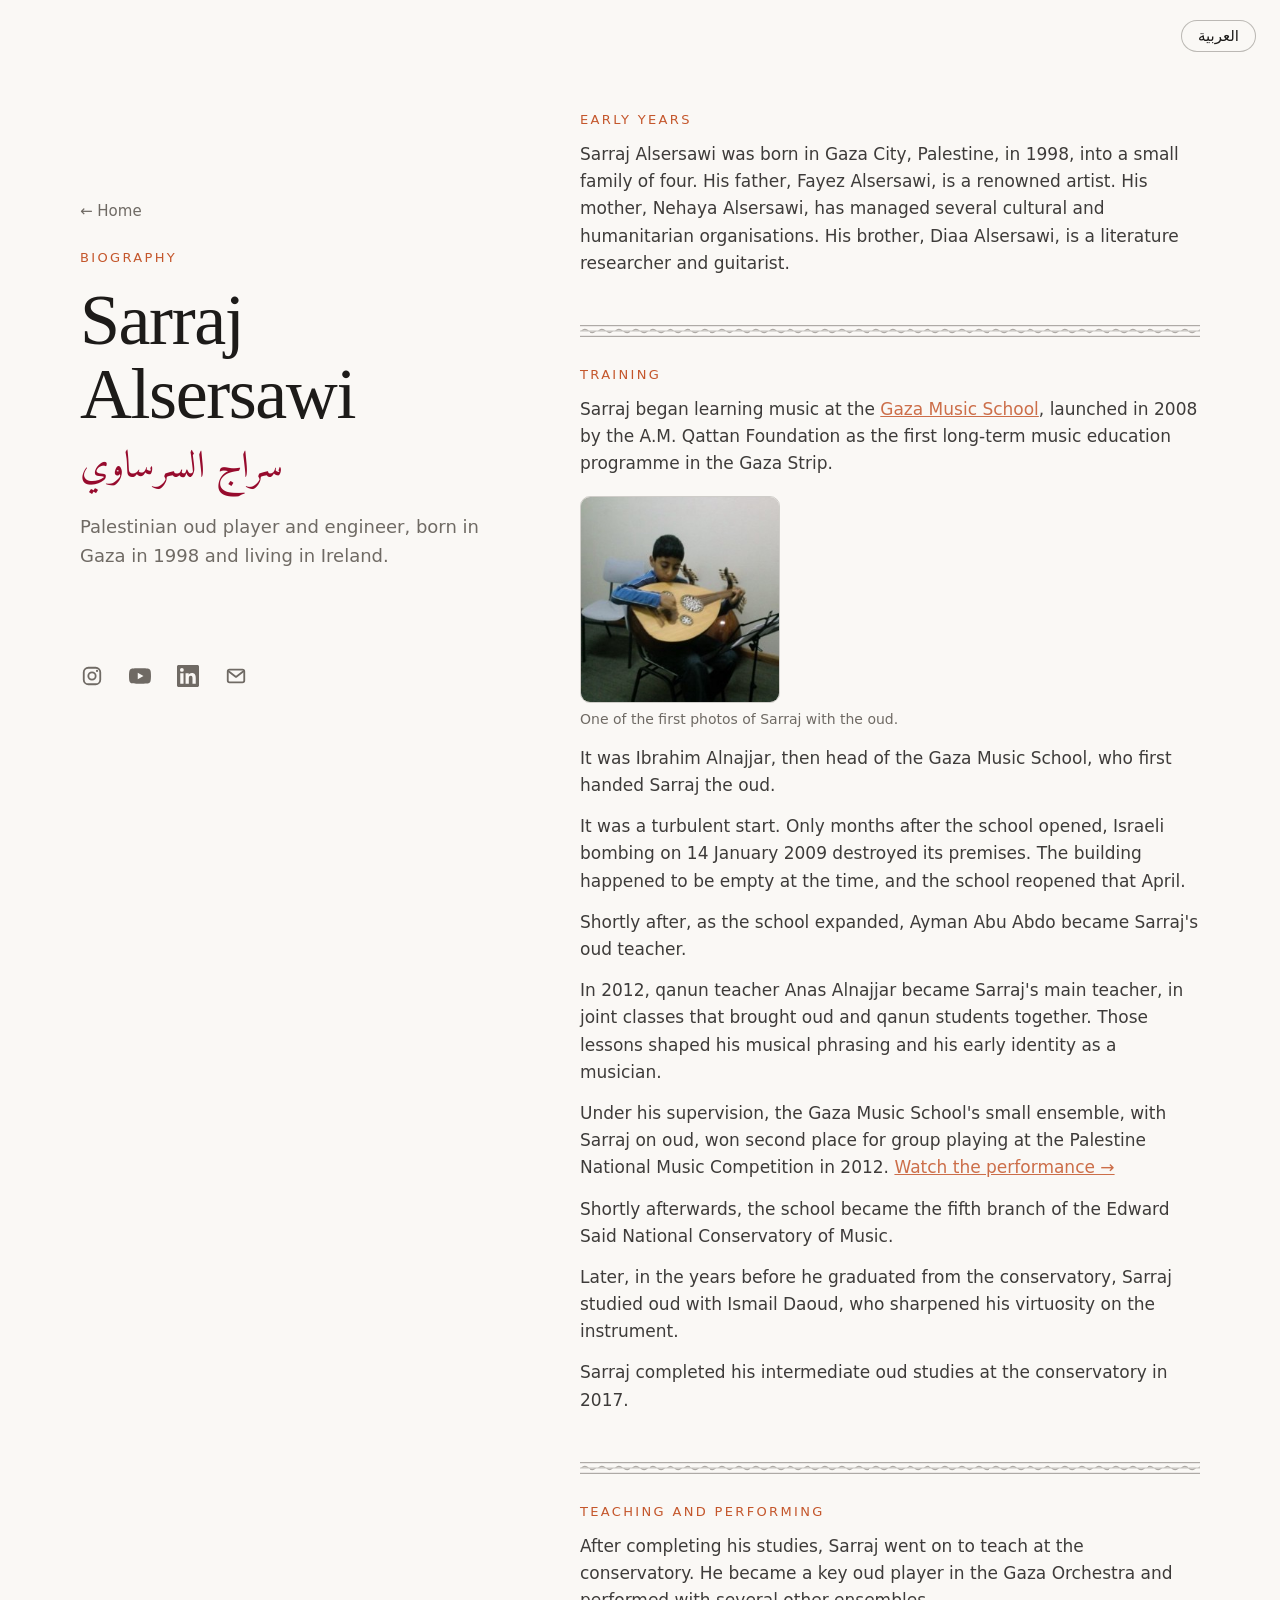
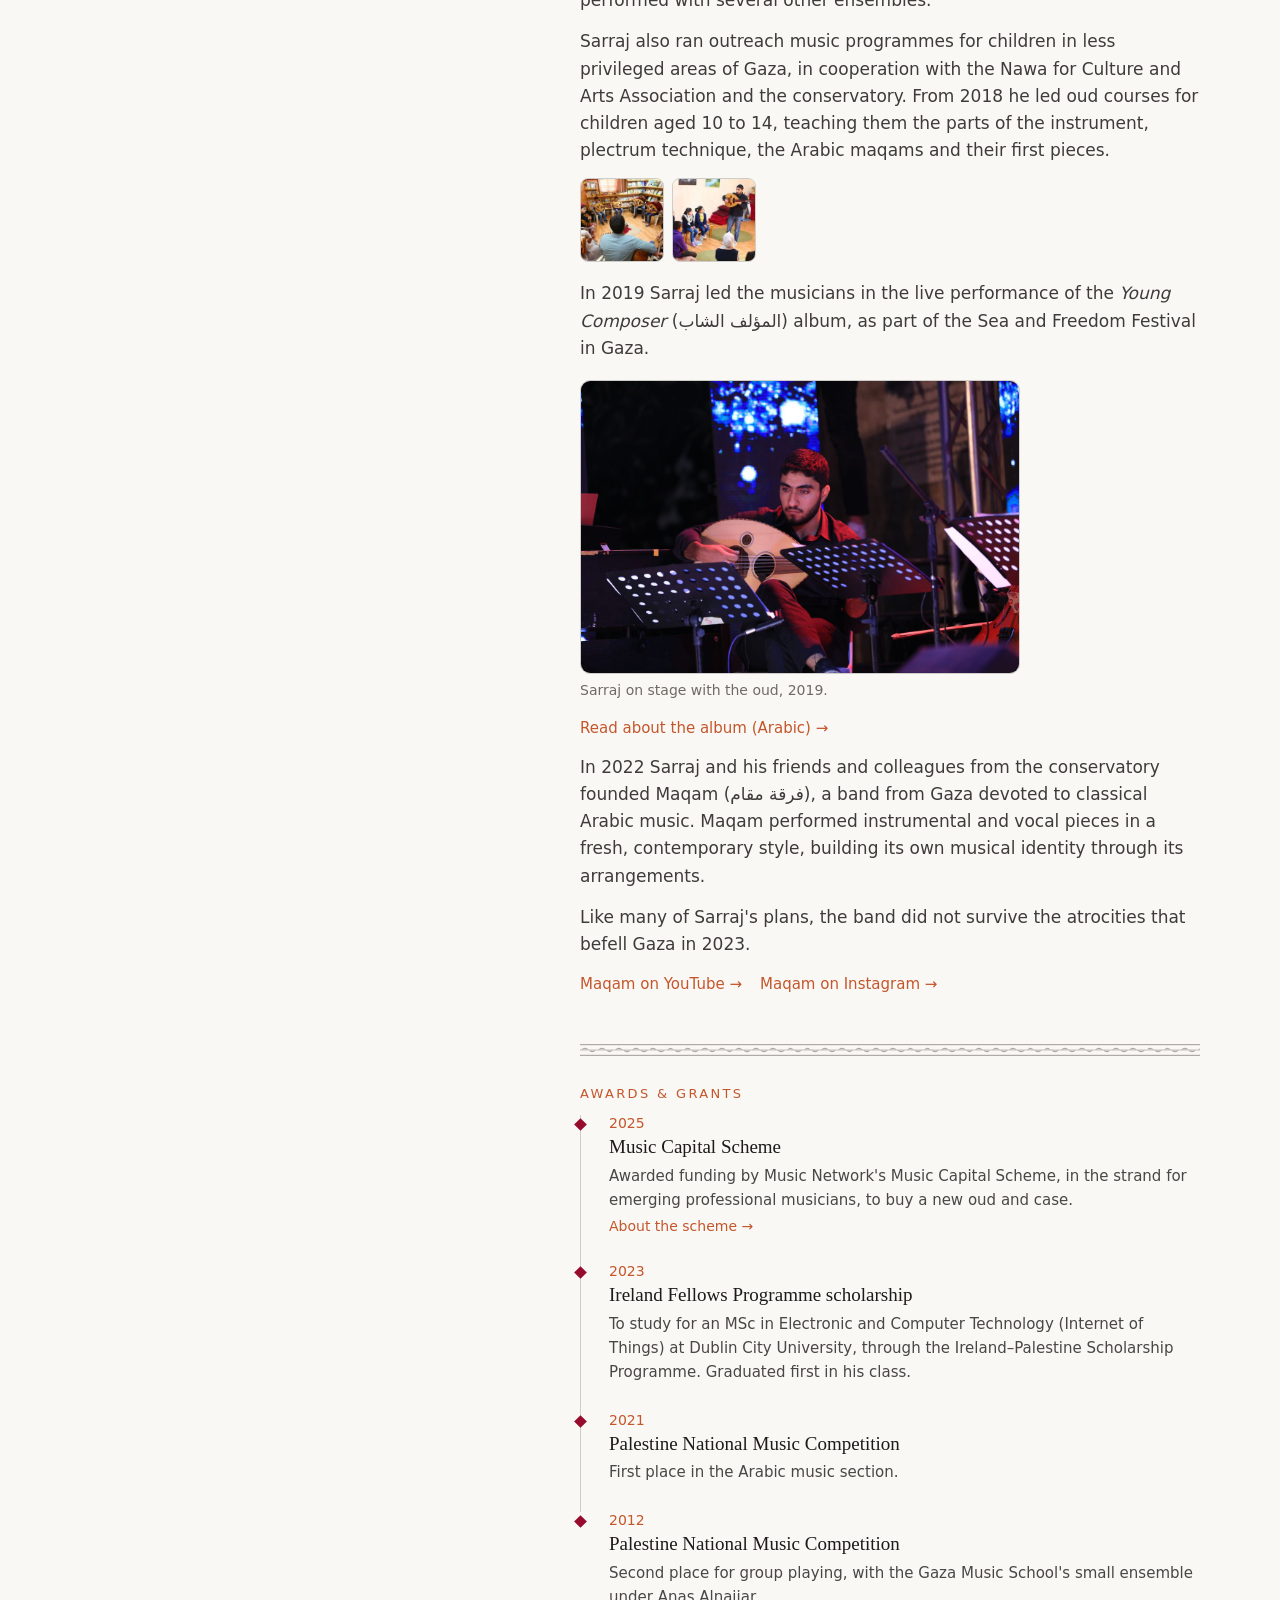
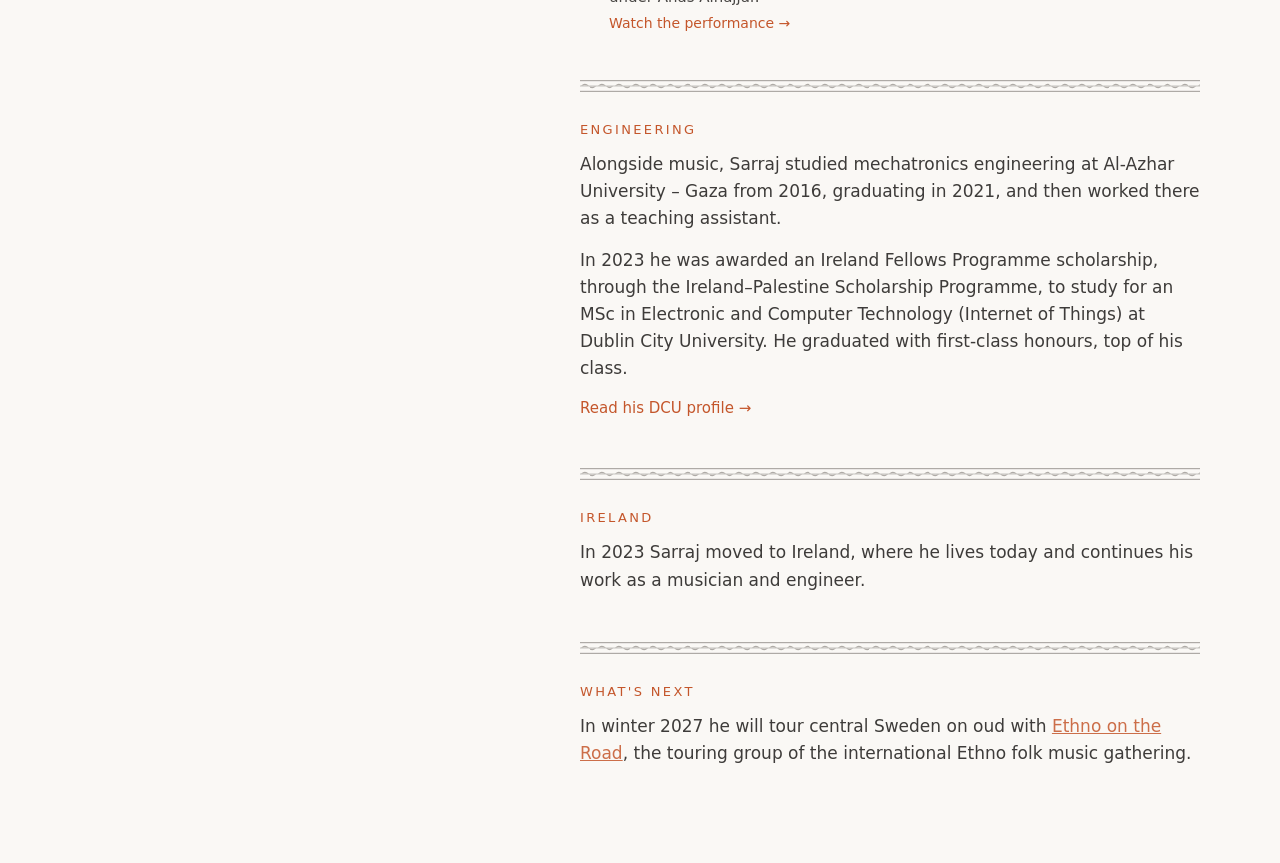
==== commit b44af5c0: "Bio page: keffiyeh olive-leaf band as section dividers Replaces the tatreez dividers with an SVG kef" ====
--- a/bio.html
+++ b/bio.html
@@ -8,9 +8,9 @@
 <link rel="icon" type="image/png" href="favicon.png">
 <link rel="apple-touch-icon" href="apple-touch-icon.png">
 <link rel="preload" href="fonts/amiri-400-arabic.woff2" as="font" type="font/woff2" crossorigin>
-<link rel="stylesheet" href="fonts/fonts.css?v=14">
-<link rel="stylesheet" href="style.css?v=14">
-<script src="site.js?v=14"></script>
+<link rel="stylesheet" href="fonts/fonts.css?v=16">
+<link rel="stylesheet" href="style.css?v=16">
+<script src="site.js?v=16"></script>
 </head>
 <body>
 <!--
@@ -21,7 +21,7 @@
     and add an Arabic entry with that name to the AR list.
 -->
 <button class="lang-switch" type="button" id="lang-switch"></button>
-<main class="tatreez-dividers">
+<main class="keffiyeh-dividers">
   <header class="intro">
     <a class="back-link" href="index.html" data-i18n="back">← Home</a>
     <p class="kicker" data-i18n="kicker">Biography</p>
--- a/style.css
+++ b/style.css
@@ -7,7 +7,7 @@
   --thread: #970b2d;
 }
 @media (prefers-color-scheme: dark) {
-  :root { --bg: #141312; --fg: #f1ede8; --muted: #9a948d; --accent: #e57a4e; --thread: #fd95a3; }
+  :root { --bg: #141312; --fg: #f1ede8; --muted: #9a948d; --accent: #e57a4e; --thread: #c0263f; }
 }
 * { box-sizing: border-box; }
 html, body { min-height: 100%; margin: 0; }
@@ -129,11 +129,14 @@
   font-size: 13px; letter-spacing: .18em; text-transform: uppercase;
   font-weight: 500; color: var(--accent); margin: 0 0 14px;
 }
-/* Bio page: a thin row of tatreez diamonds between sections instead of a grey line.
-   "round" fits a whole number of diamonds so none is cut at the edges. */
-.tatreez-dividers .section {
-  border-top: 0; padding-top: 42px;
-  background: url("images/tatreez-separator.png") top center / auto 18px round no-repeat;
+/* Bio page: a keffiyeh-style olive-leaf band between sections instead of a grey line.
+   The SVG is used as a mask and filled with the text colour, so it suits light and dark mode. */
+.keffiyeh-dividers .section { position: relative; border-top: 0; padding-top: 42px; }
+.keffiyeh-dividers .section::before {
+  content: ""; position: absolute; top: 0; left: 0; right: 0; height: 12px;
+  background-color: var(--muted); opacity: .55;
+  -webkit-mask: url("images/keffiyeh-divider.svg") left top / auto 12px repeat-x;
+          mask: url("images/keffiyeh-divider.svg") left top / auto 12px repeat-x;
 }
 .section > p { font-size: 17px; color: var(--fg); opacity: .85; }
 .section > p + p { margin-top: 14px; }
@@ -245,7 +248,7 @@
   }
   .content { padding: 112px 0 96px; }
   .content > .section:first-child { margin-top: 0; padding-top: 0; border-top: 0; }
-  .tatreez-dividers .content > .section:first-child { background: none; }
+  .keffiyeh-dividers .content > .section:first-child::before { display: none; }
   /* Wide screens: the box is much wider than tall, so the photo is cropped.
      Make it taller, aim the crop a little lower so the oud stays in view,
      and fade only a fixed 160px at the bottom instead of a % of the height. */
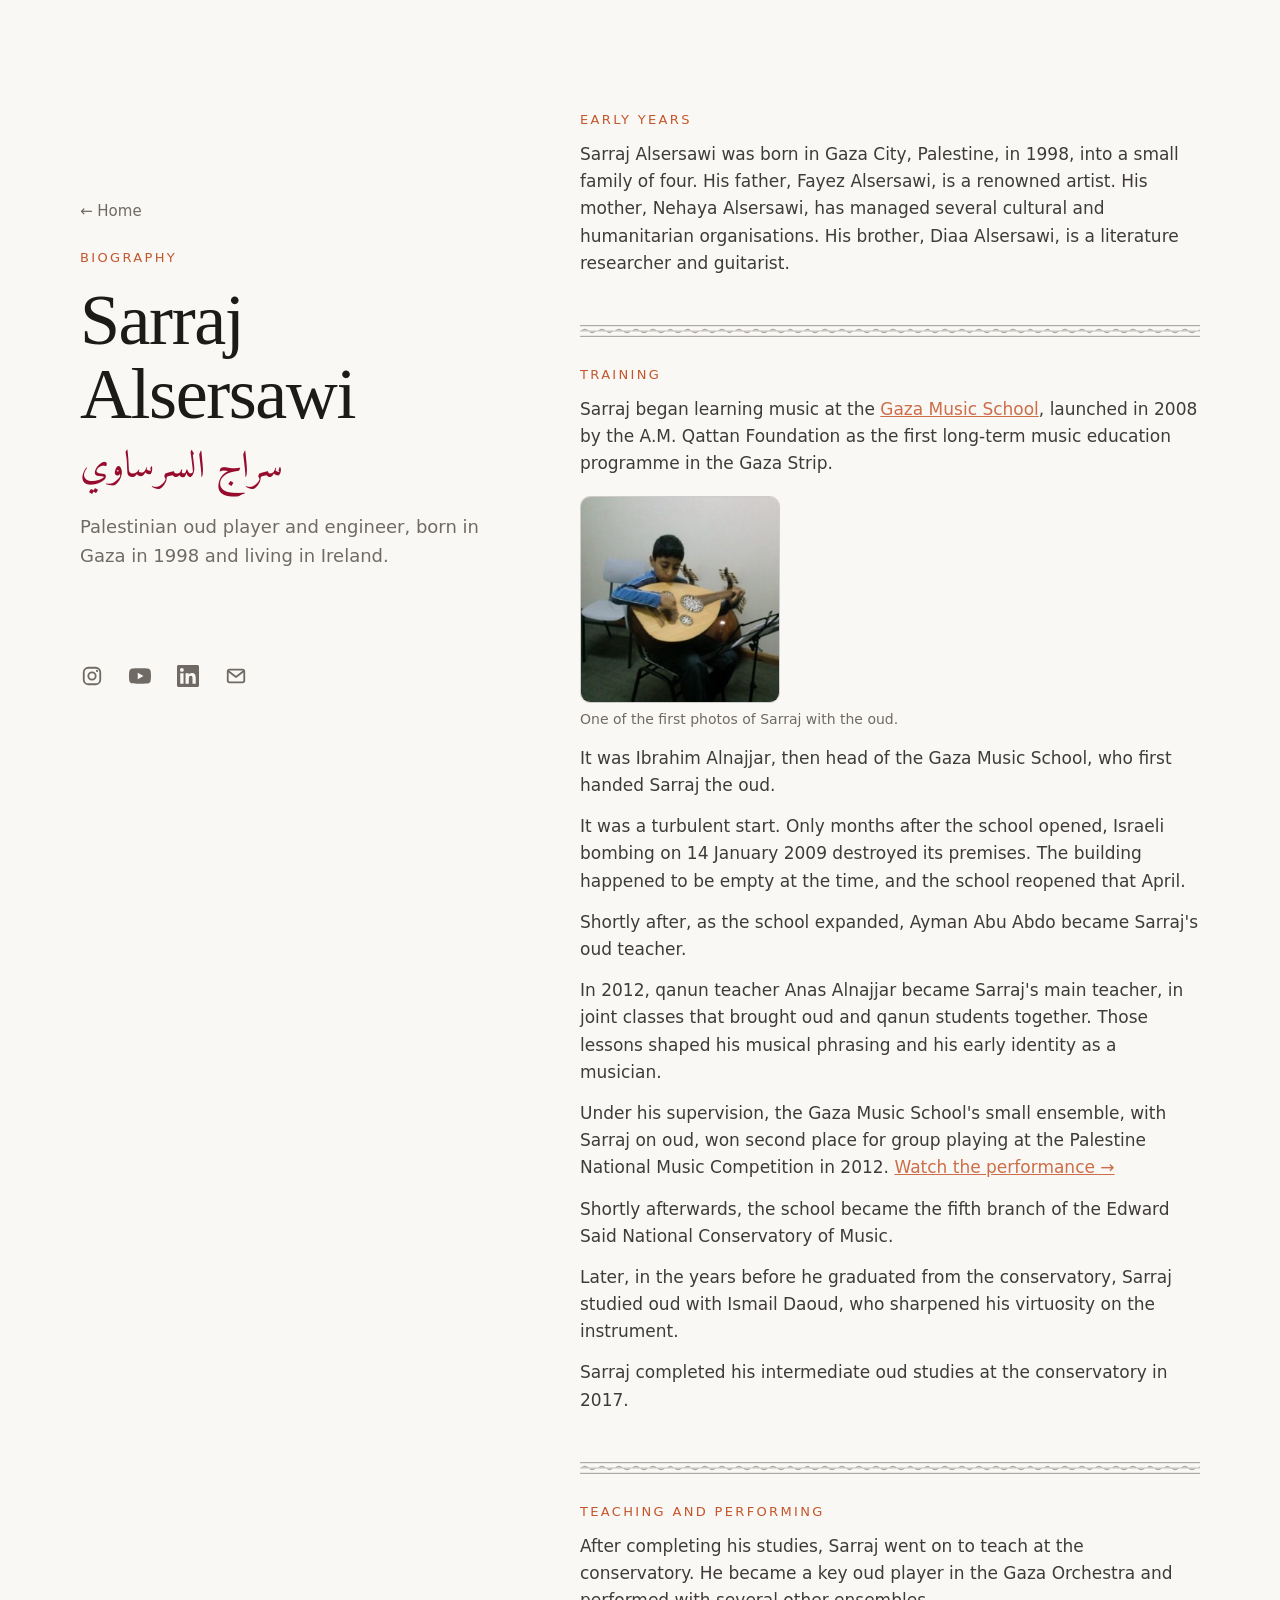
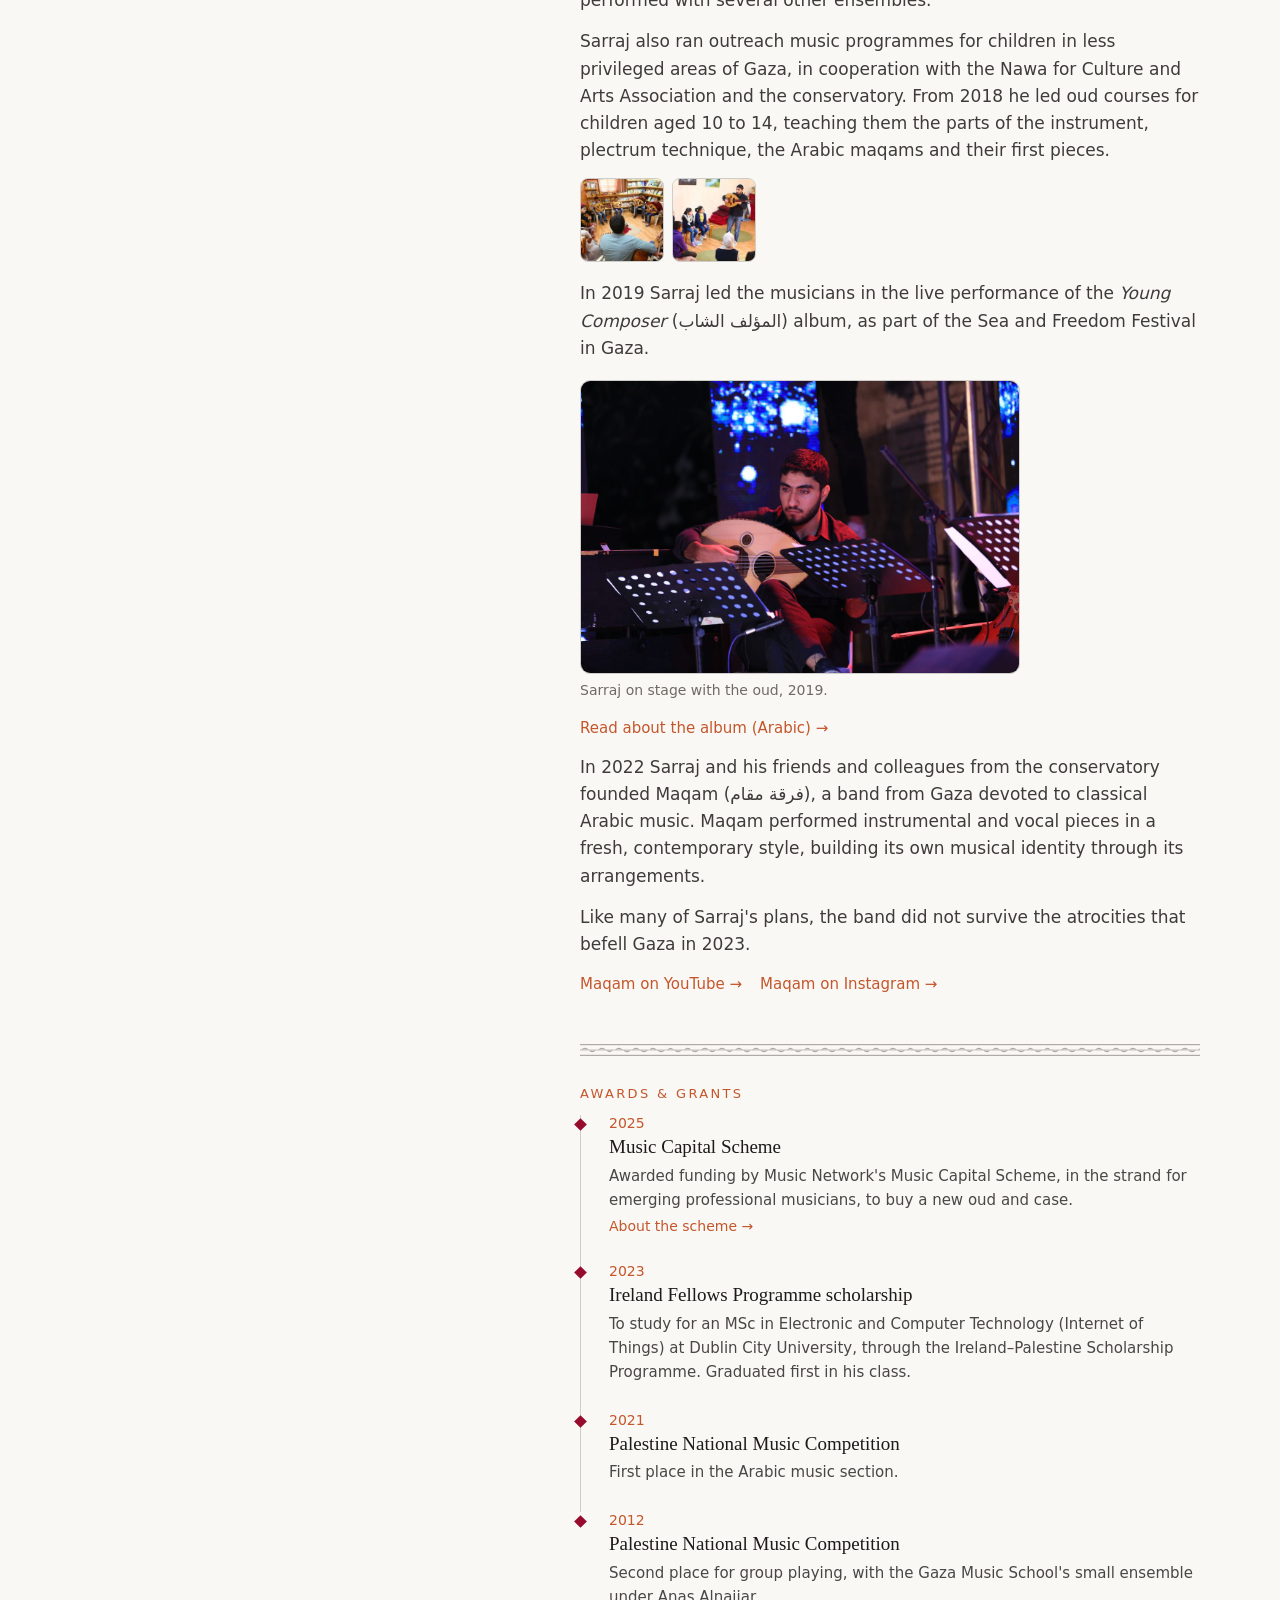
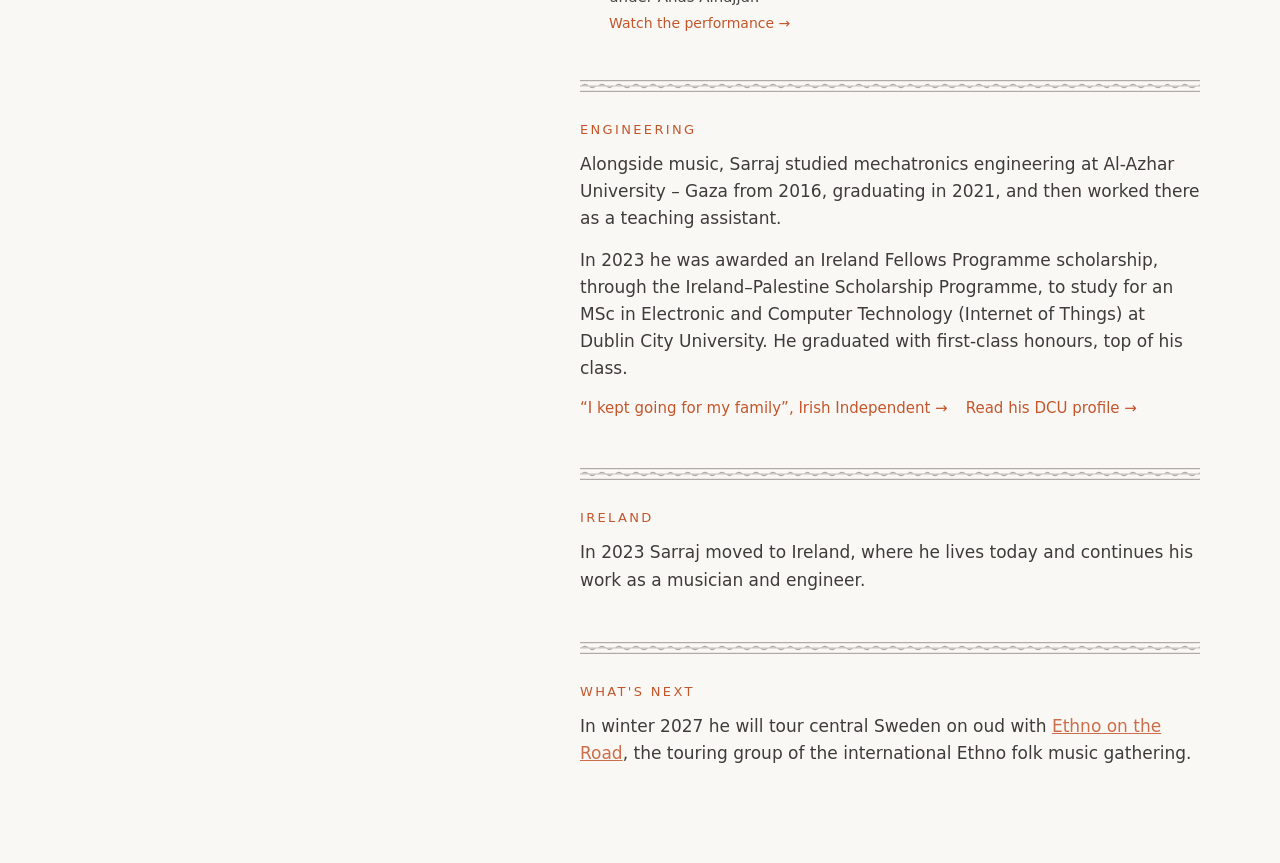
==== commit 81262bae: "Add Irish Independent article to bio; add January 2025 concerts for Gaza in Italy to events Co-Autho" ====
--- a/bio.html
+++ b/bio.html
@@ -170,7 +170,10 @@
         the Ireland–Palestine Scholarship Programme, to study for an MSc in Electronic and Computer
         Technology (Internet of Things) at Dublin City University. He graduated with first-class honours,
         top of his class.</p>
-      <p class="link-row"><a href="https://www.dcu.ie/community-profiles/sarraj-alsersawi" target="_blank" rel="noopener" data-i18n="dcuLink">Read his DCU profile →</a></p>
+      <p class="link-row">
+        <a href="https://www.independent.ie/irish-news/health/i-kept-going-for-my-family-gazan-student-graduates-top-of-his-class-at-dublin-city-university/a/132179022.html" target="_blank" rel="noopener" data-i18n="independentLink">“I kept going for my family”, Irish Independent →</a>
+        <a href="https://www.dcu.ie/community-profiles/sarraj-alsersawi" target="_blank" rel="noopener" data-i18n="dcuLink">Read his DCU profile →</a>
+      </p>
     </section>
 
     <section class="section" aria-labelledby="ireland-title">
@@ -237,6 +240,7 @@
     engineering1: 'إلى جانب الموسيقى، درس سراج هندسة الميكاترونكس في جامعة الأزهر – غزة بدءًا من عام 2016، وتخرّج عام 2021، ثم عمل معيدًا فيها.',
     engineering2: 'في عام 2023 حصل على منحة برنامج زمالات أيرلندا، ضمن برنامج المنح الأيرلندي الفلسطيني، لدراسة الماجستير في تكنولوجيا الإلكترونيات والحاسوب (إنترنت الأشياء) في جامعة دبلن سيتي، وتخرّج بمرتبة الشرف الأولى متصدّرًا دفعته.',
     dcuLink: 'ملفه على موقع جامعة دبلن سيتي ←',
+    independentLink: '«واصلتُ من أجل عائلتي»، صحيفة آيرش إندبندنت ←',
     irelandTitle: 'أيرلندا',
     ireland1: 'انتقل سراج إلى أيرلندا عام 2023، حيث يقيم اليوم ويواصل عمله موسيقيًا ومهندسًا.',
     nextTitle: 'ما القادم',
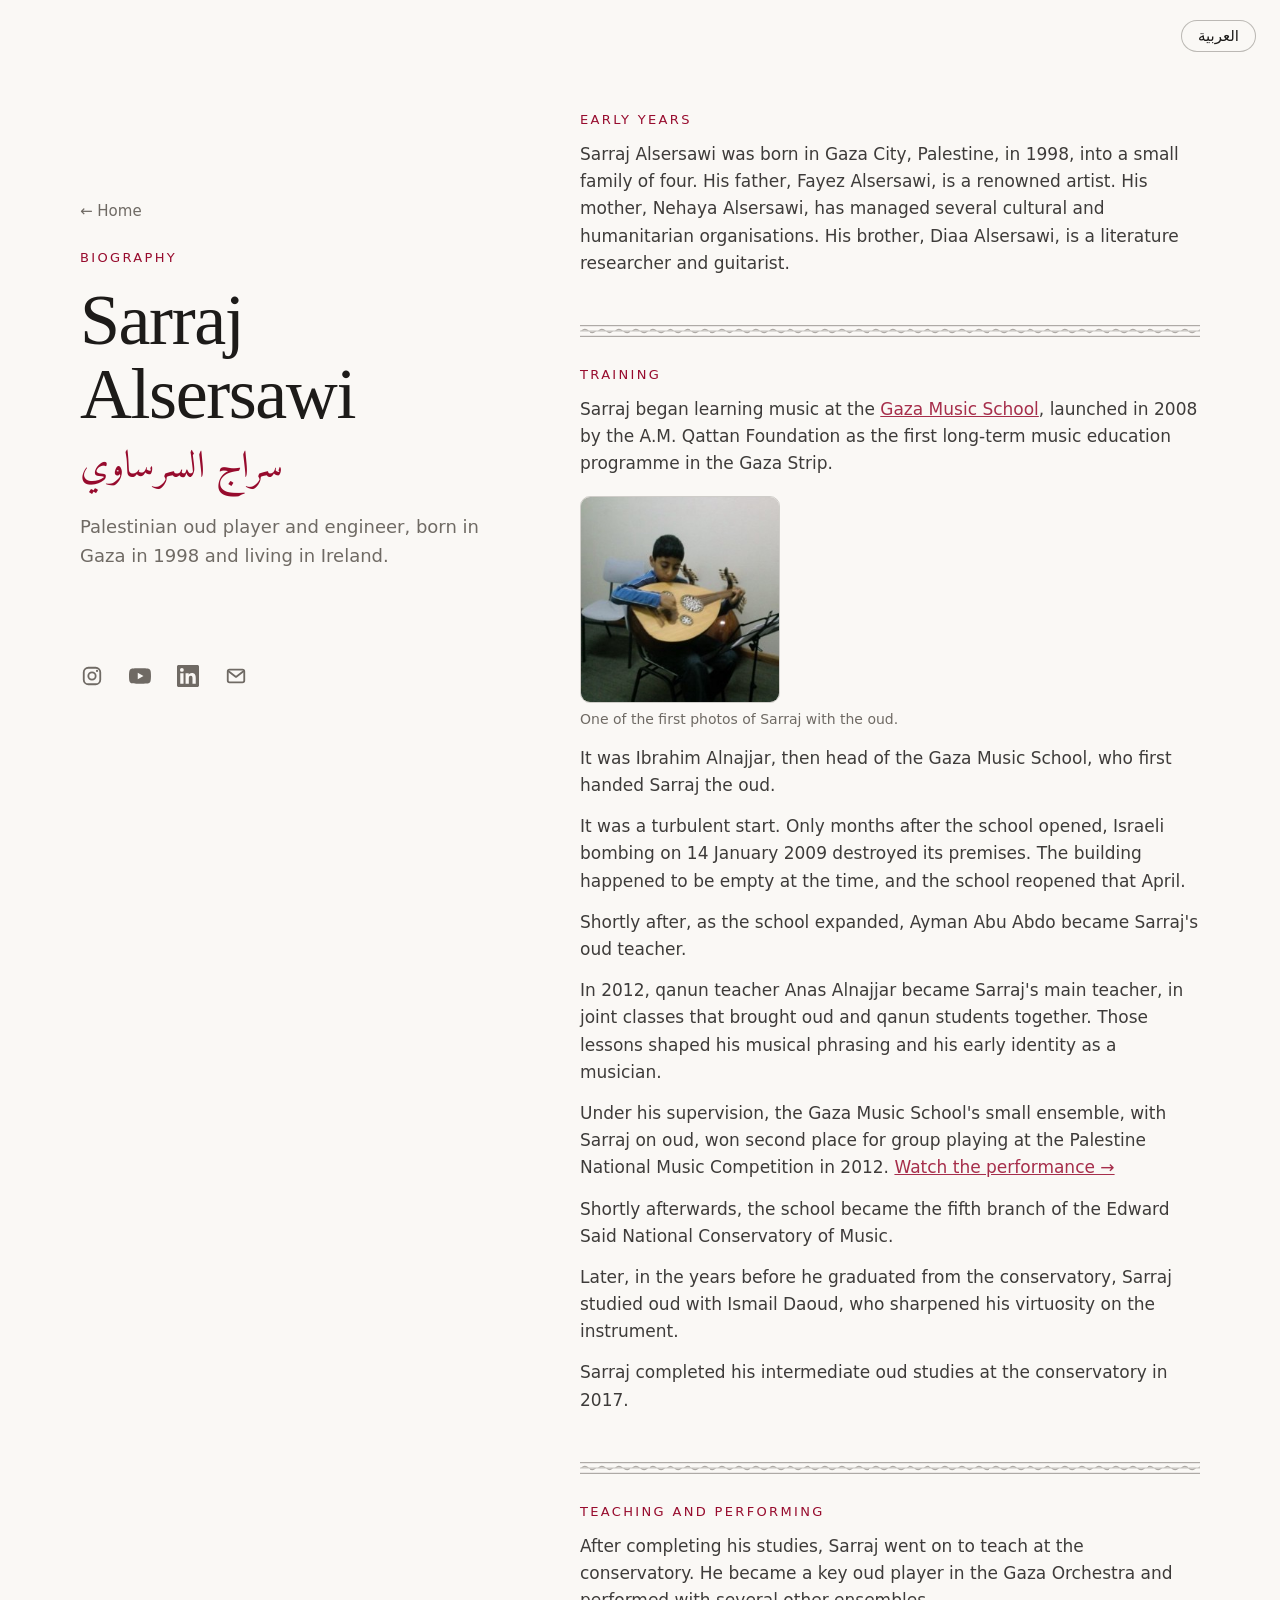
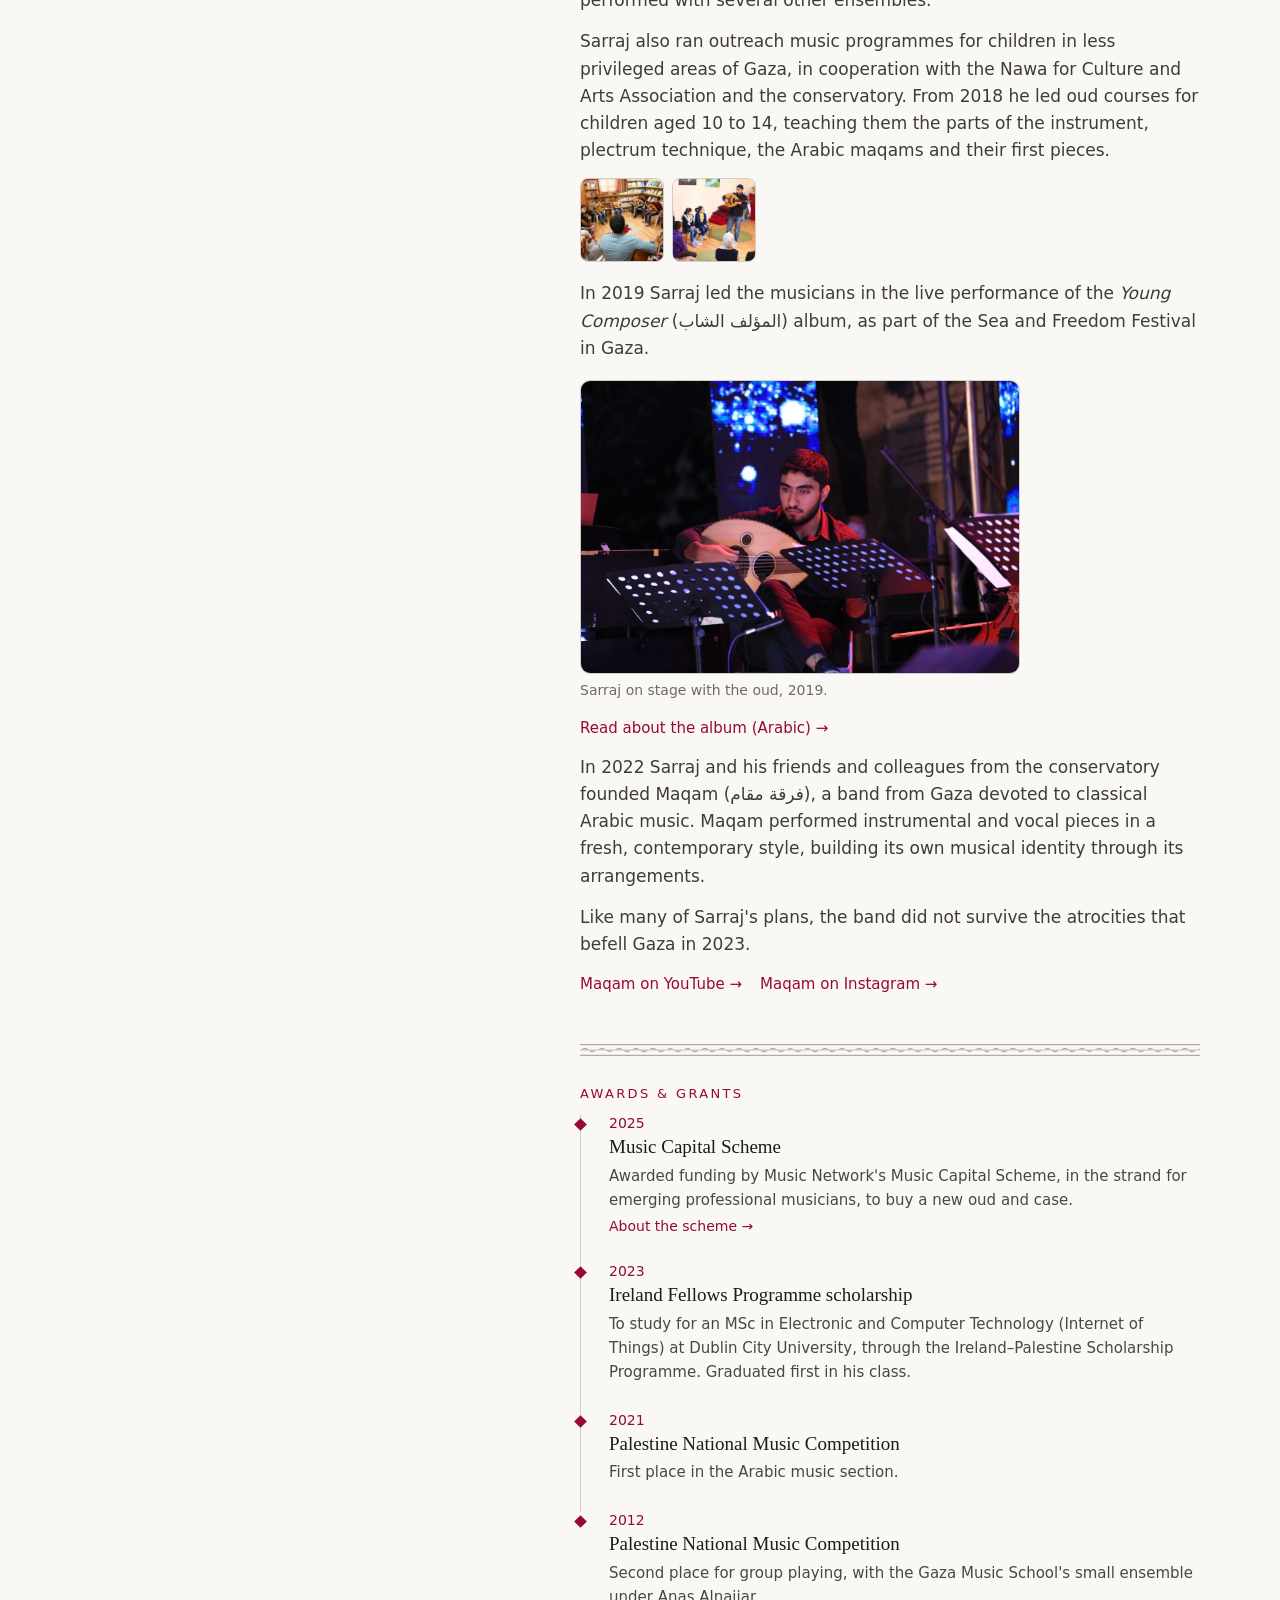
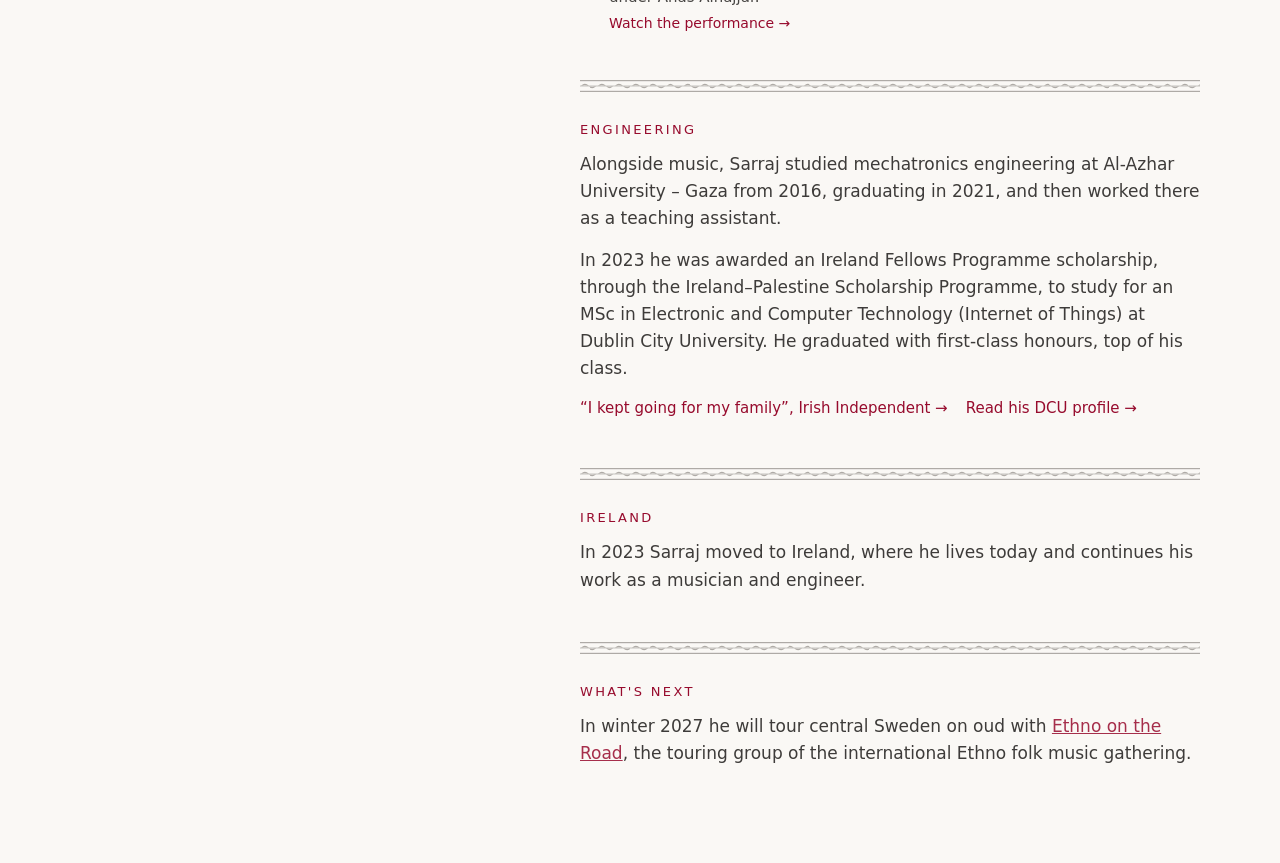
==== commit ad5885ca: "Accent colours from the tatreez: crimson (light), peach (dark); warmer dark-mode red Co-Authored-By:" ====
--- a/bio.html
+++ b/bio.html
@@ -8,9 +8,9 @@
 <link rel="icon" type="image/png" href="favicon.png">
 <link rel="apple-touch-icon" href="apple-touch-icon.png">
 <link rel="preload" href="fonts/amiri-400-arabic.woff2" as="font" type="font/woff2" crossorigin>
-<link rel="stylesheet" href="fonts/fonts.css?v=16">
-<link rel="stylesheet" href="style.css?v=16">
-<script src="site.js?v=16"></script>
+<link rel="stylesheet" href="fonts/fonts.css?v=17">
+<link rel="stylesheet" href="style.css?v=17">
+<script src="site.js?v=17"></script>
 </head>
 <body>
 <!--
--- a/style.css
+++ b/style.css
@@ -1,13 +1,13 @@
 /* Shared styles for every page of the site. */
 
 :root {
-  --bg: #faf8f5; --fg: #1d1b19; --muted: #6f6a64; --accent: #c4562b;
+  --bg: #faf8f5; --fg: #1d1b19; --muted: #6f6a64; --accent: #970b2d;
   --line: color-mix(in srgb, var(--muted) 30%, transparent);
   /* Thread colours taken from the tatreez pattern. */
   --thread: #970b2d;
 }
 @media (prefers-color-scheme: dark) {
-  :root { --bg: #141312; --fg: #f1ede8; --muted: #9a948d; --accent: #e57a4e; --thread: #c0263f; }
+  :root { --bg: #141312; --fg: #f1ede8; --muted: #9a948d; --accent: #f29266; --thread: #d6423c; }
 }
 * { box-sizing: border-box; }
 html, body { min-height: 100%; margin: 0; }
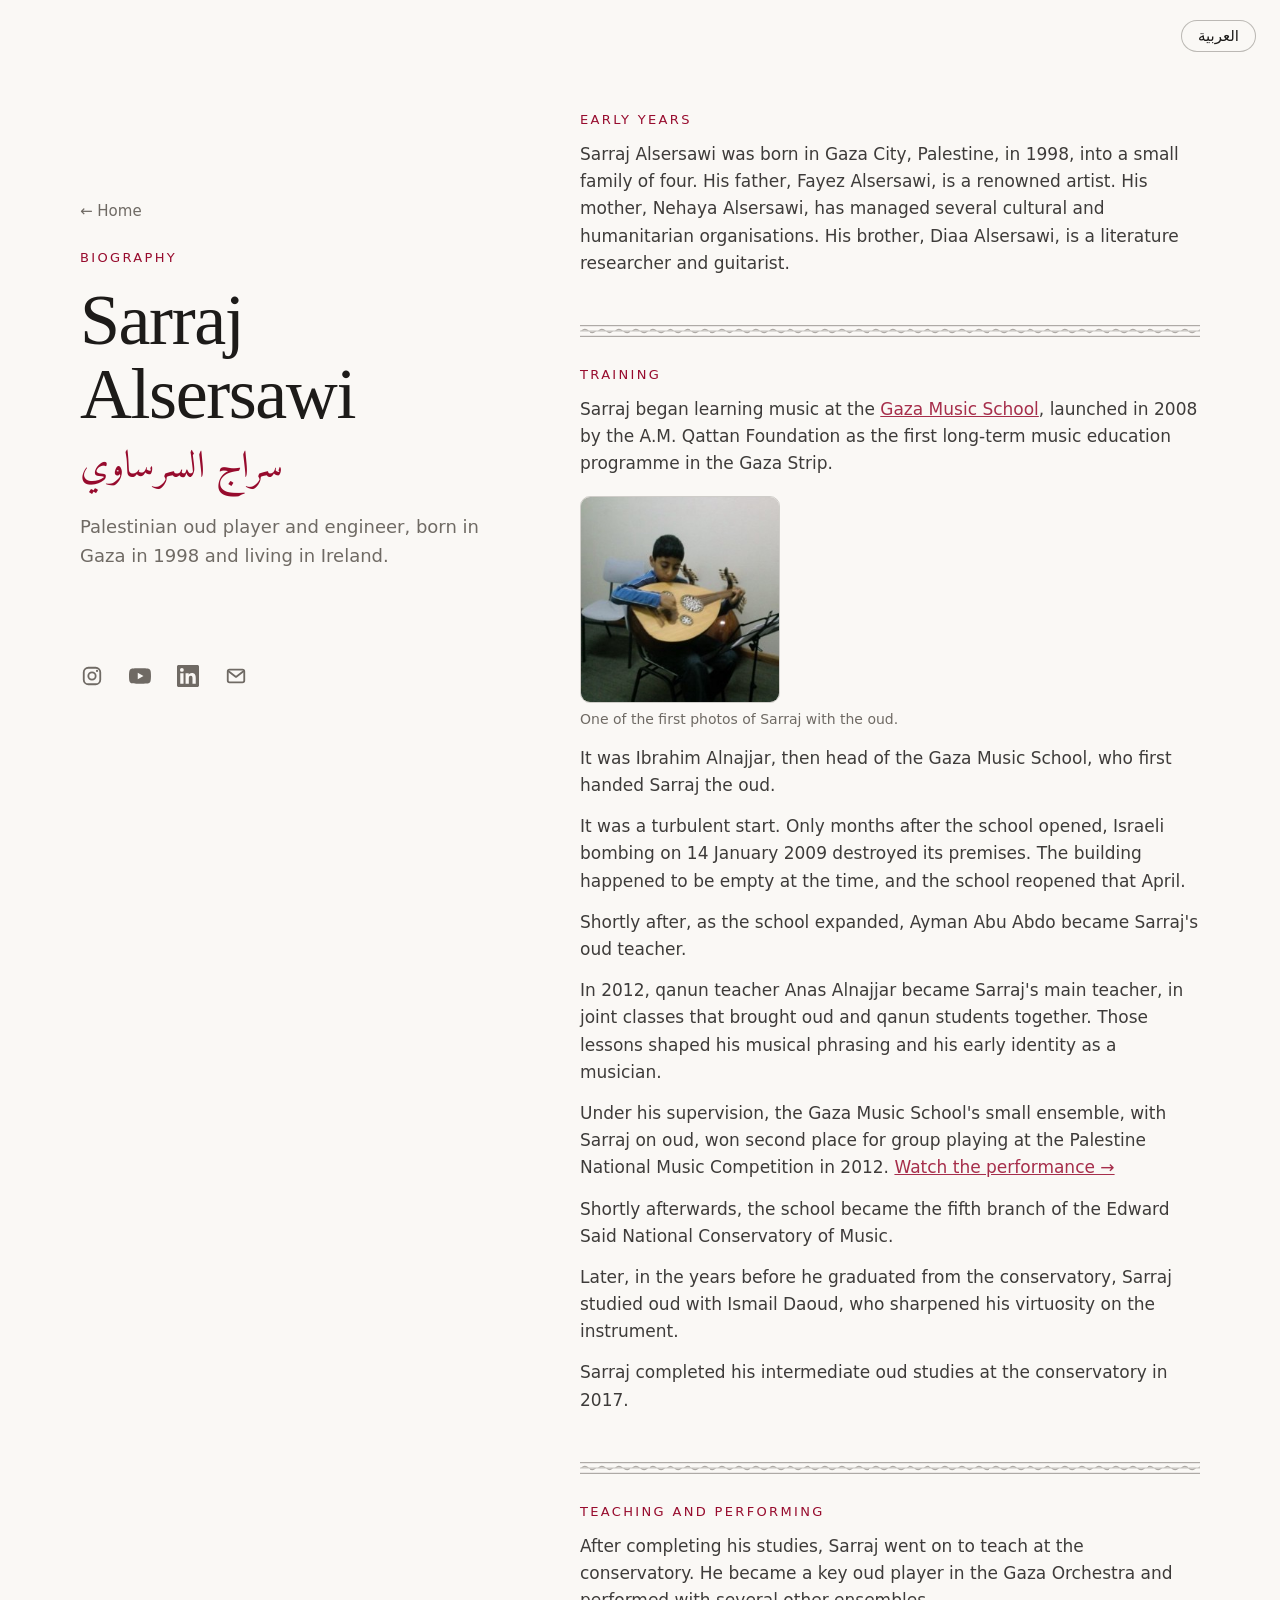
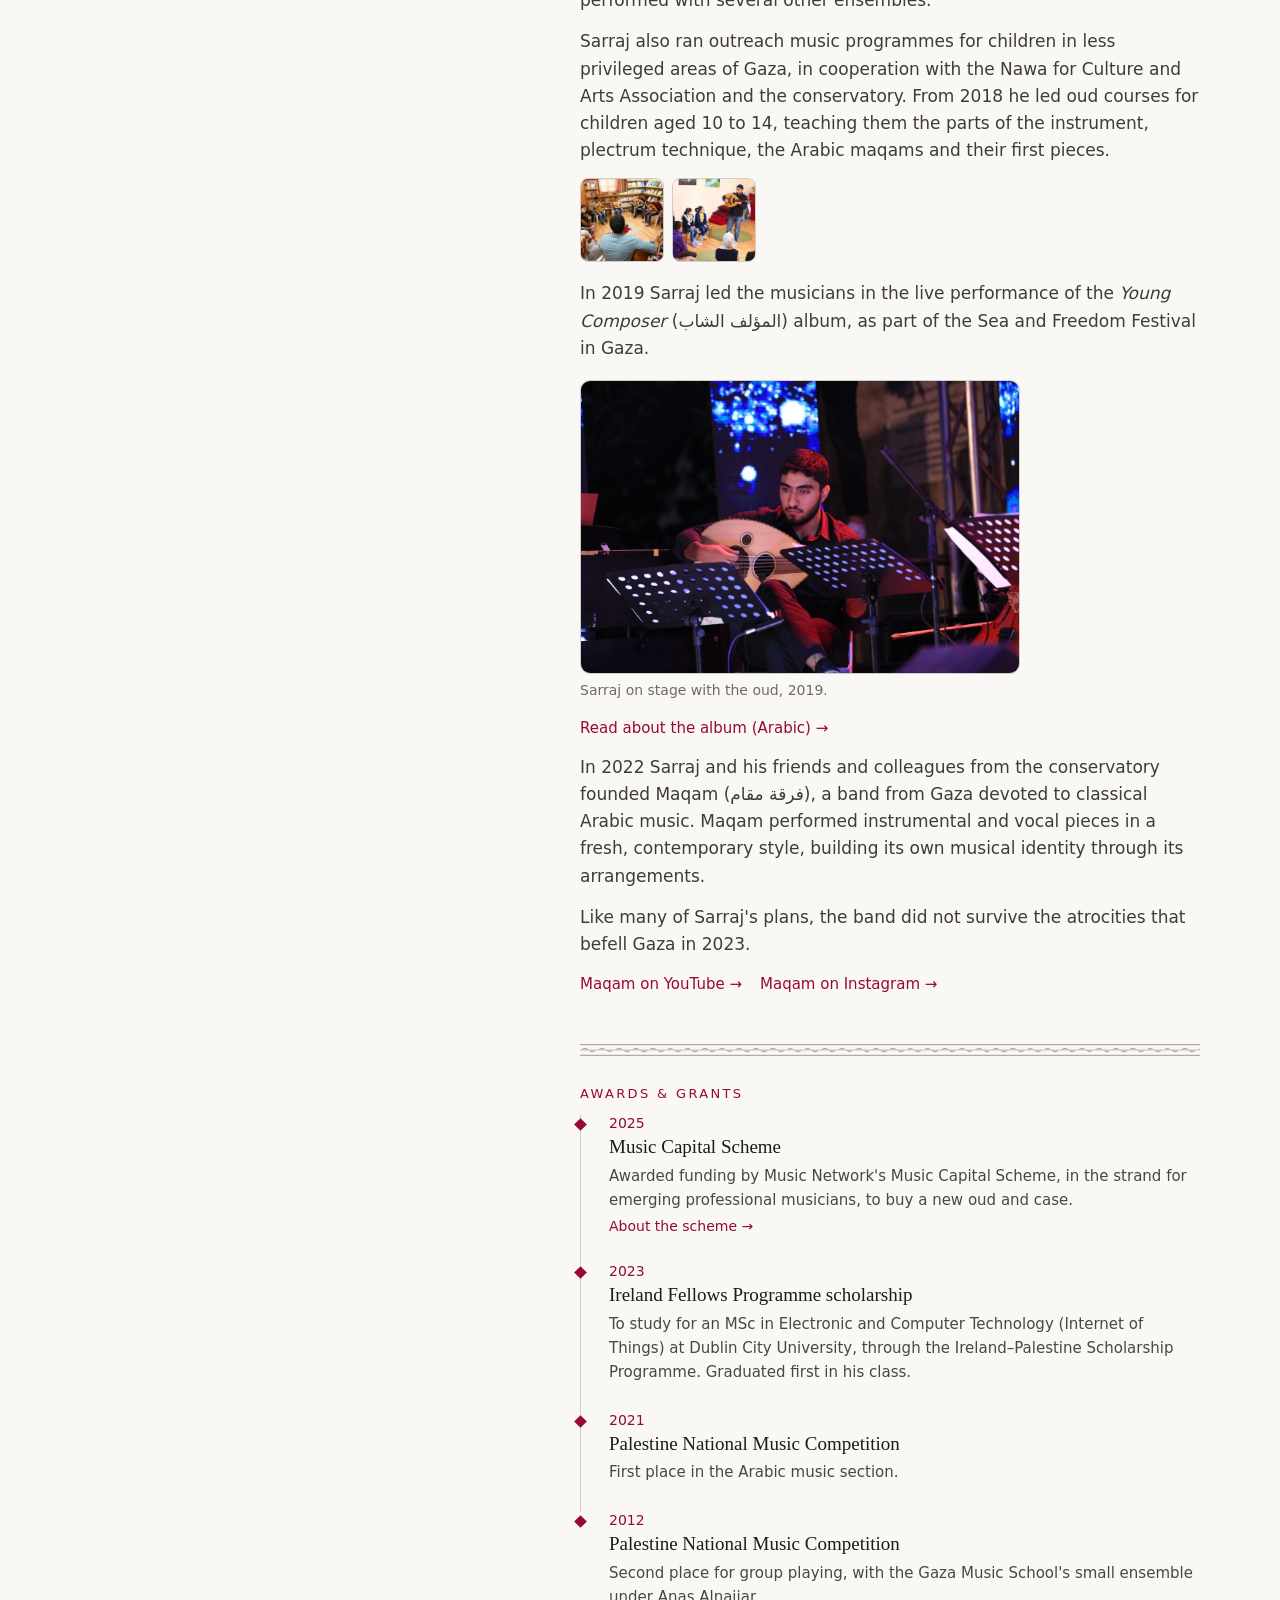
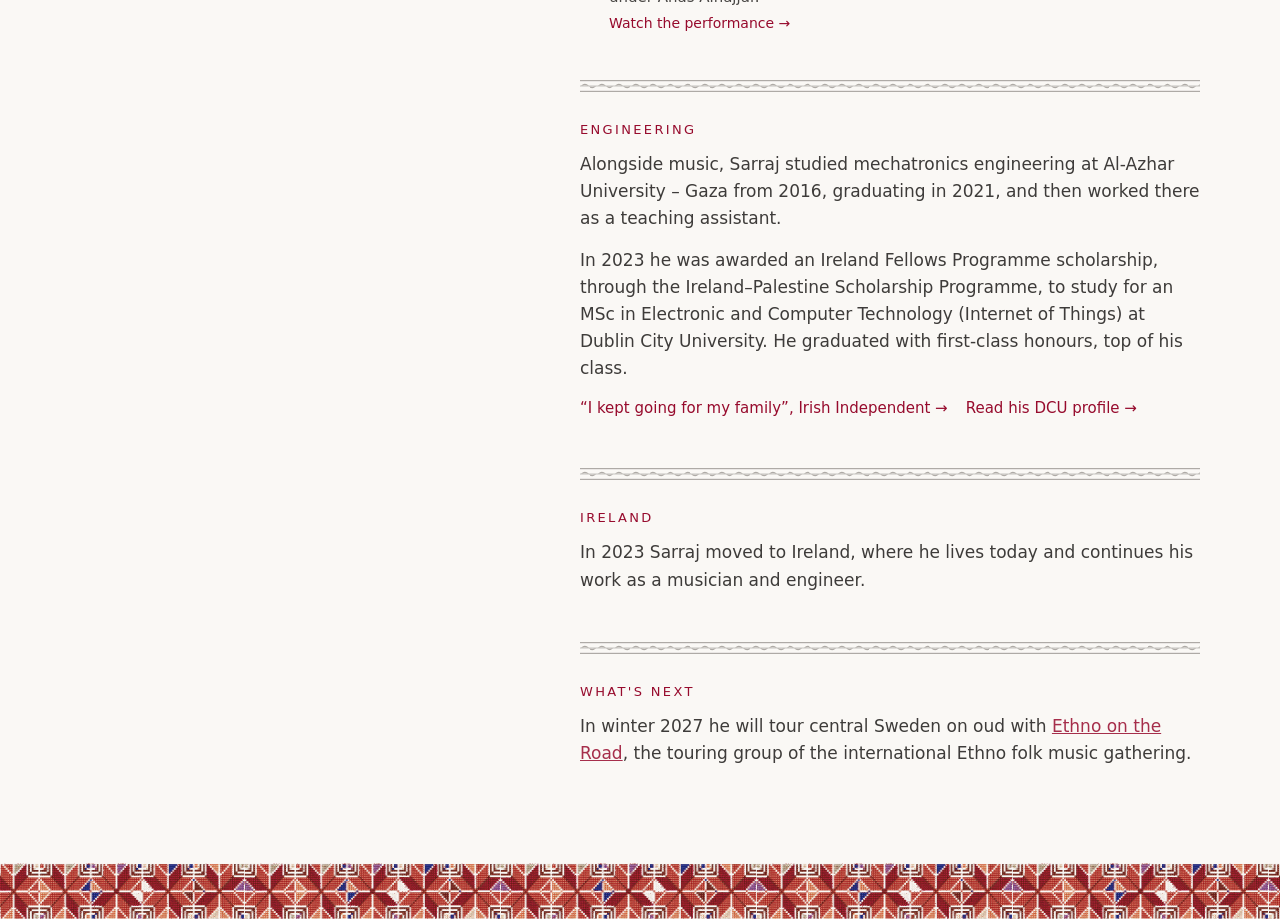
==== commit 354af73d: "Add embroidered tatreez star band at the bottom of every page Co-Authored-By: Claude Opus 5.5 <norep" ====
--- a/bio.html
+++ b/bio.html
@@ -8,9 +8,9 @@
 <link rel="icon" type="image/png" href="favicon.png">
 <link rel="apple-touch-icon" href="apple-touch-icon.png">
 <link rel="preload" href="fonts/amiri-400-arabic.woff2" as="font" type="font/woff2" crossorigin>
-<link rel="stylesheet" href="fonts/fonts.css?v=17">
-<link rel="stylesheet" href="style.css?v=17">
-<script src="site.js?v=17"></script>
+<link rel="stylesheet" href="fonts/fonts.css?v=18">
+<link rel="stylesheet" href="style.css?v=18">
+<script src="site.js?v=18"></script>
 </head>
 <body>
 <!--
@@ -190,6 +190,7 @@
     </section>
   </div>
 </main>
+<div class="tatreez-band" role="presentation"></div>
 <script>
   // Arabic text for this page. Each name matches a data-i18n="…" in the HTML above.
   var AR = {
--- a/style.css
+++ b/style.css
@@ -47,6 +47,15 @@
   /* The fade is a % of the box's own height. Kept short and late so it only
      touches the very bottom edge, however tall the box gets. */
   background: linear-gradient(to bottom, transparent 55%, var(--bg) 100%);
+}
+
+/* Embroidered star band closing the bottom of every page, edge to edge,
+   flush with the bottom of the window (cancels body's bottom padding).
+   Same "round" tiling as .tatreez-strip so no star is cut off. */
+.tatreez-band {
+  width: calc(100% + 48px); margin: 56px -24px -48px;
+  height: 40px;
+  background: url("images/tatreez-band.png") center / auto 100% round no-repeat;
 }
 
 /* Tatreez-pattern separator, tiled edge to edge, between the photo header
@@ -256,6 +265,7 @@
   .photo-header img { object-position: center 55%; }
   .photo-header::after { background: linear-gradient(to bottom, transparent calc(100% - 160px), var(--bg) 100%); }
   .tatreez-strip { width: calc(100% + 96px); margin: 28px -48px 0; height: 60px; }
+  .tatreez-band { width: calc(100% + 96px); margin: 0 -48px; height: 56px; }
 }
 
 /* ---------- Language switch, top corner (top-right in English, top-left in Arabic) ---------- */
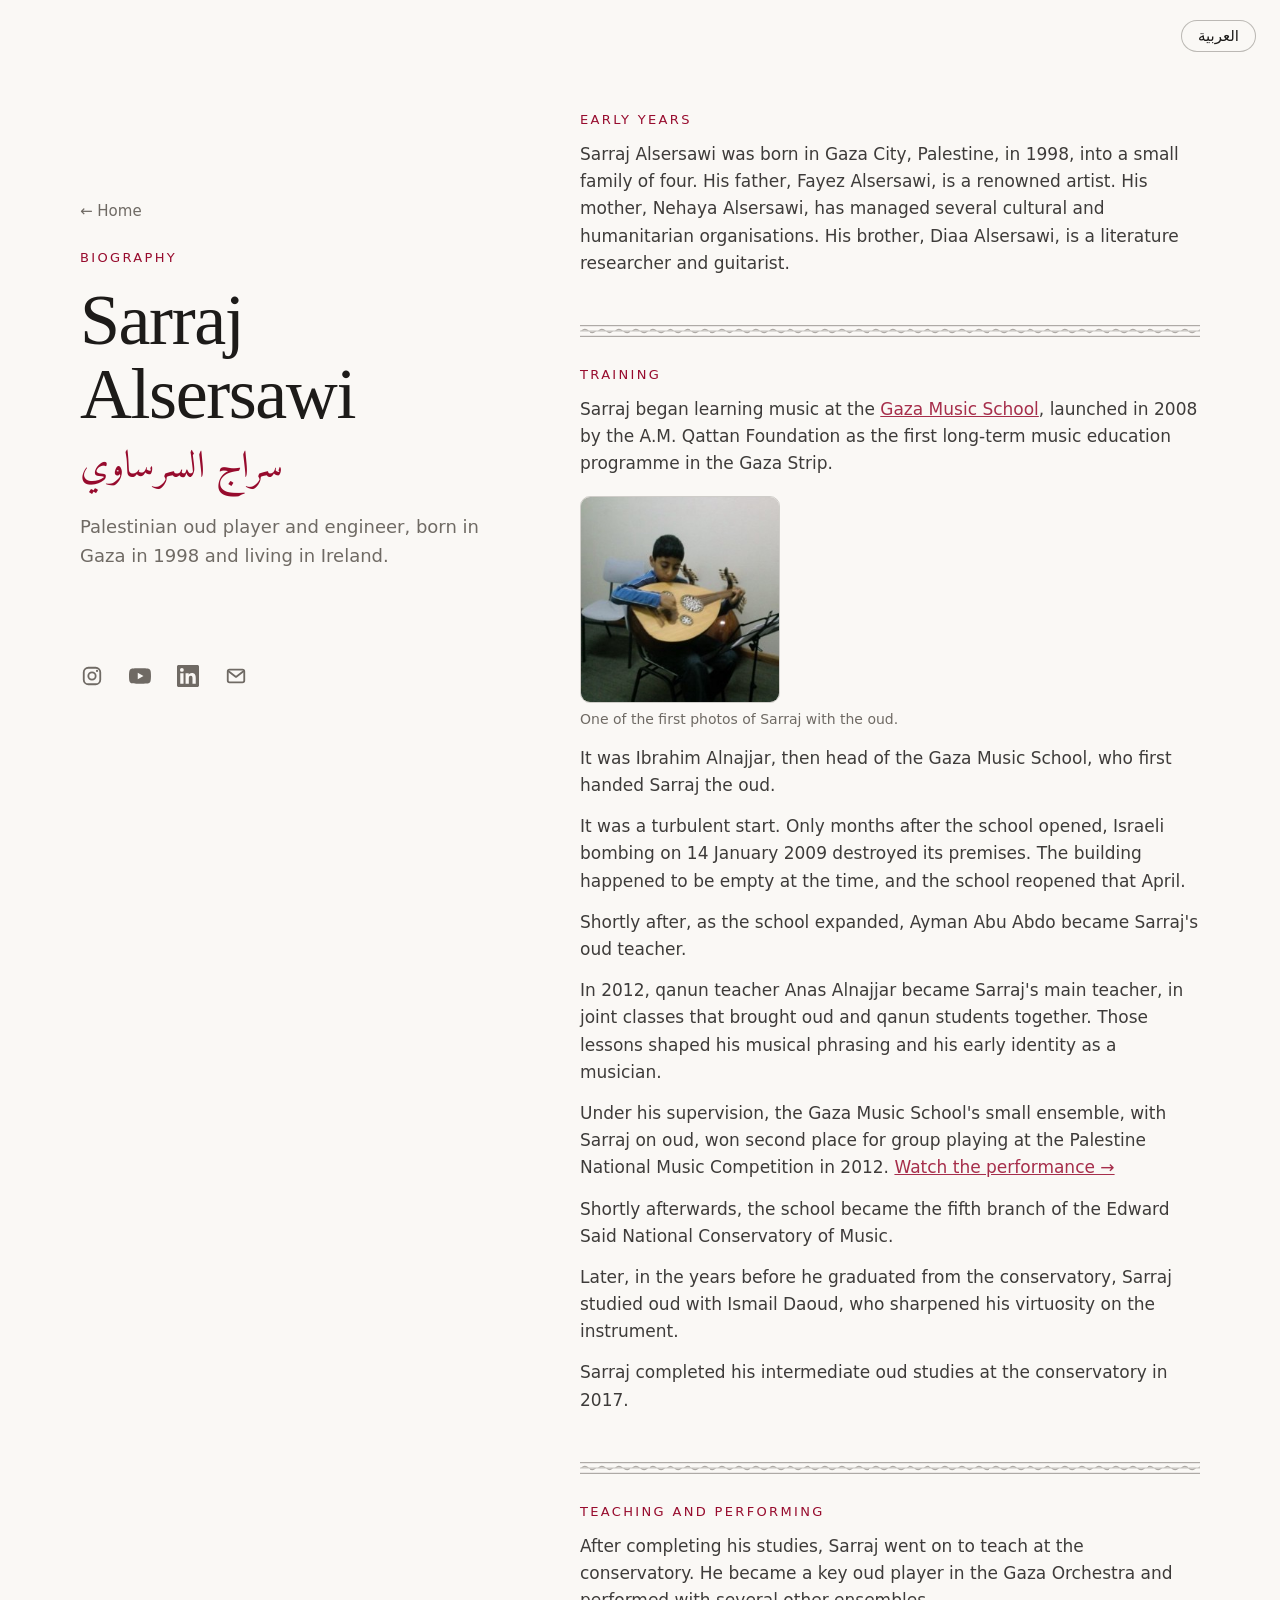
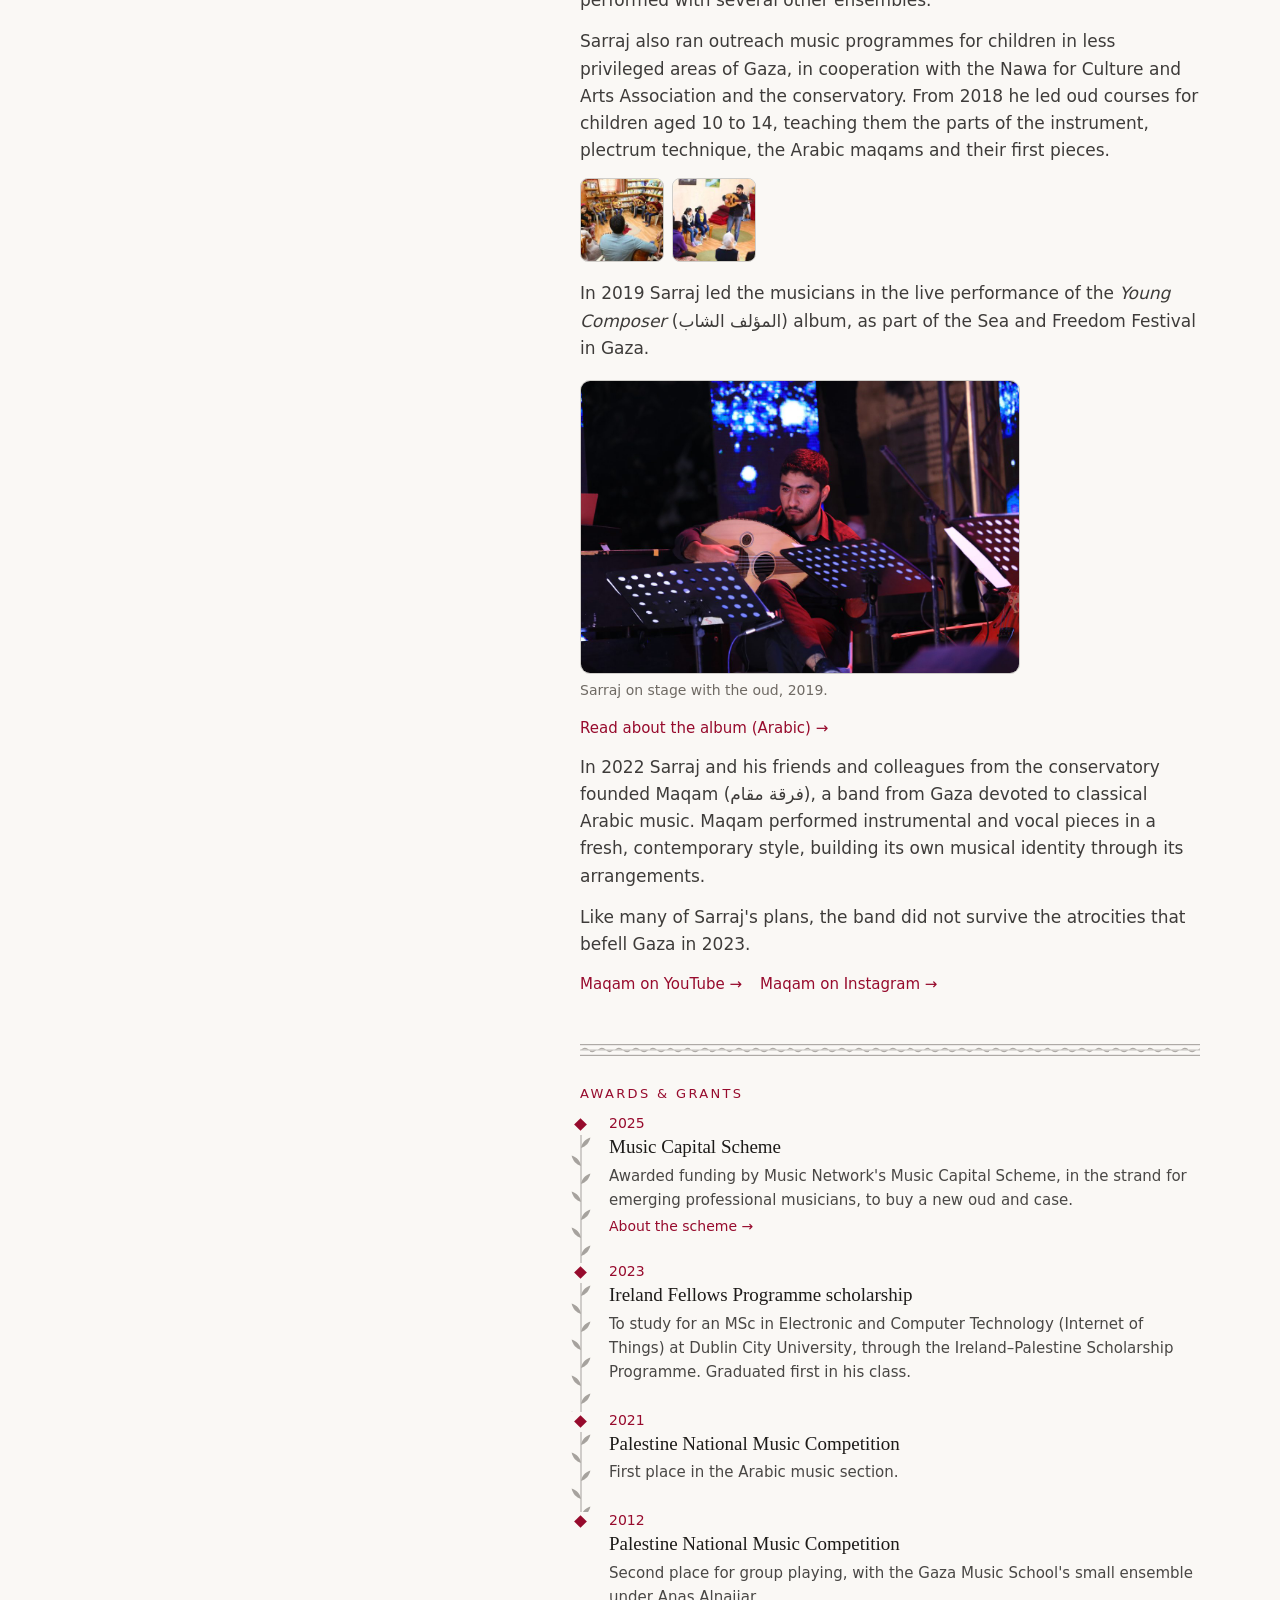
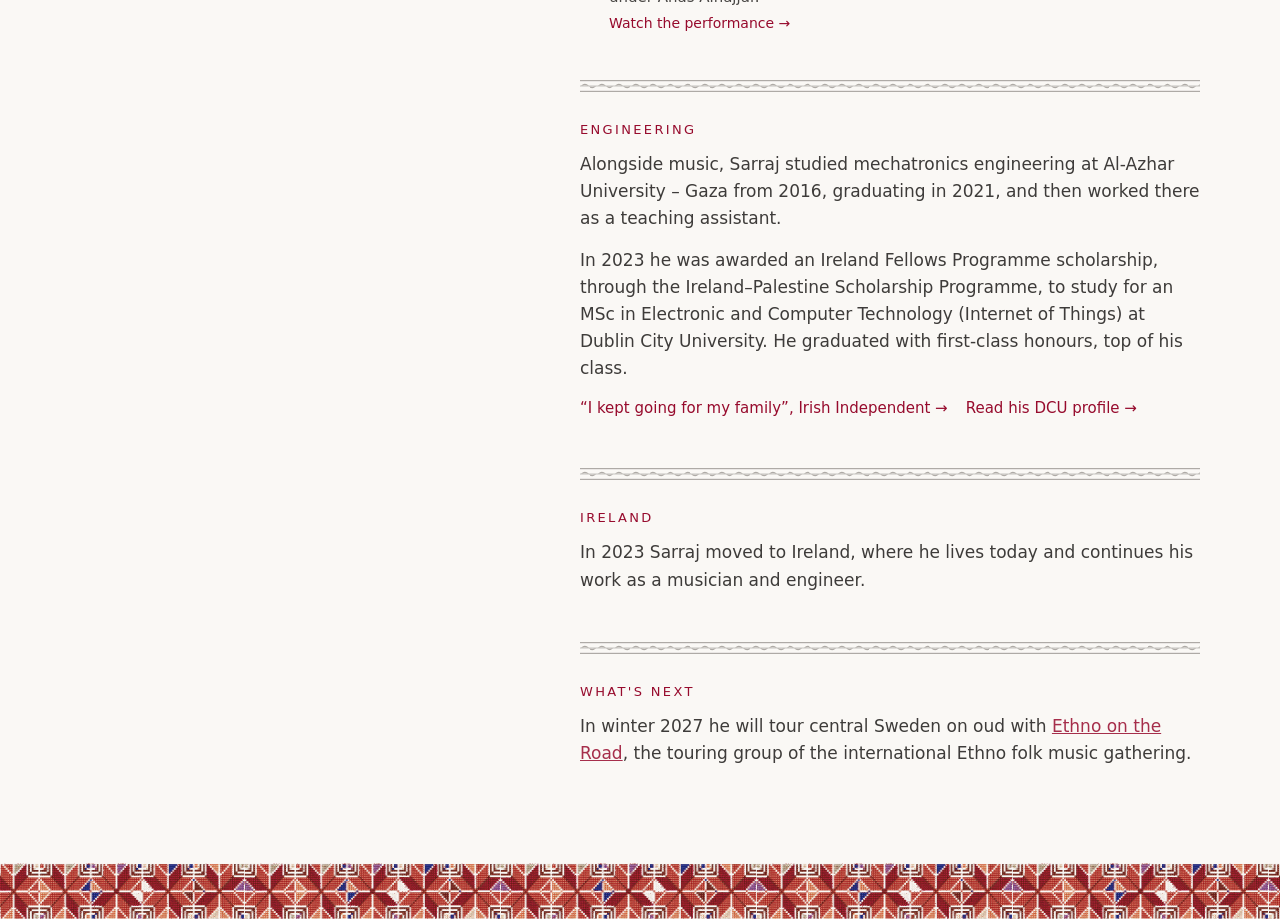
==== commit 8895ccb7: "Timeline line drawn as an olive branch Co-Authored-By: Claude Opus 5.5 <noreply@anthropic.com>" ====
--- a/bio.html
+++ b/bio.html
@@ -8,9 +8,9 @@
 <link rel="icon" type="image/png" href="favicon.png">
 <link rel="apple-touch-icon" href="apple-touch-icon.png">
 <link rel="preload" href="fonts/amiri-400-arabic.woff2" as="font" type="font/woff2" crossorigin>
-<link rel="stylesheet" href="fonts/fonts.css?v=18">
-<link rel="stylesheet" href="style.css?v=18">
-<script src="site.js?v=18"></script>
+<link rel="stylesheet" href="fonts/fonts.css?v=20">
+<link rel="stylesheet" href="style.css?v=20">
+<script src="site.js?v=20"></script>
 </head>
 <body>
 <!--
--- a/style.css
+++ b/style.css
@@ -195,6 +195,15 @@
   border-inline-start: 1px solid var(--line);
 }
 .timeline li:last-child { padding-bottom: 0; border-inline-start-color: transparent; }
+/* The timeline line is drawn as an olive branch (stem with alternating leaves)
+   on top of the plain border, which is hidden. Starts below the diamond. */
+.timeline li:not(:last-child) { border-inline-start-color: transparent; }
+.timeline li:not(:last-child)::after {
+  content: ""; position: absolute; inset-inline-start: -10px; top: 20px; bottom: 0; width: 20px;
+  background-color: var(--muted); opacity: .6;
+  -webkit-mask: url("images/olive-branch.svg") center top / 20px 36px repeat-y;
+          mask: url("images/olive-branch.svg") center top / 20px 36px repeat-y;
+}
 /* Small cross-stitch diamond, like a single tatreez stitch, instead of a round dot. */
 .timeline li::before {
   content: ""; position: absolute; inset-inline-start: -5px; top: 5px;
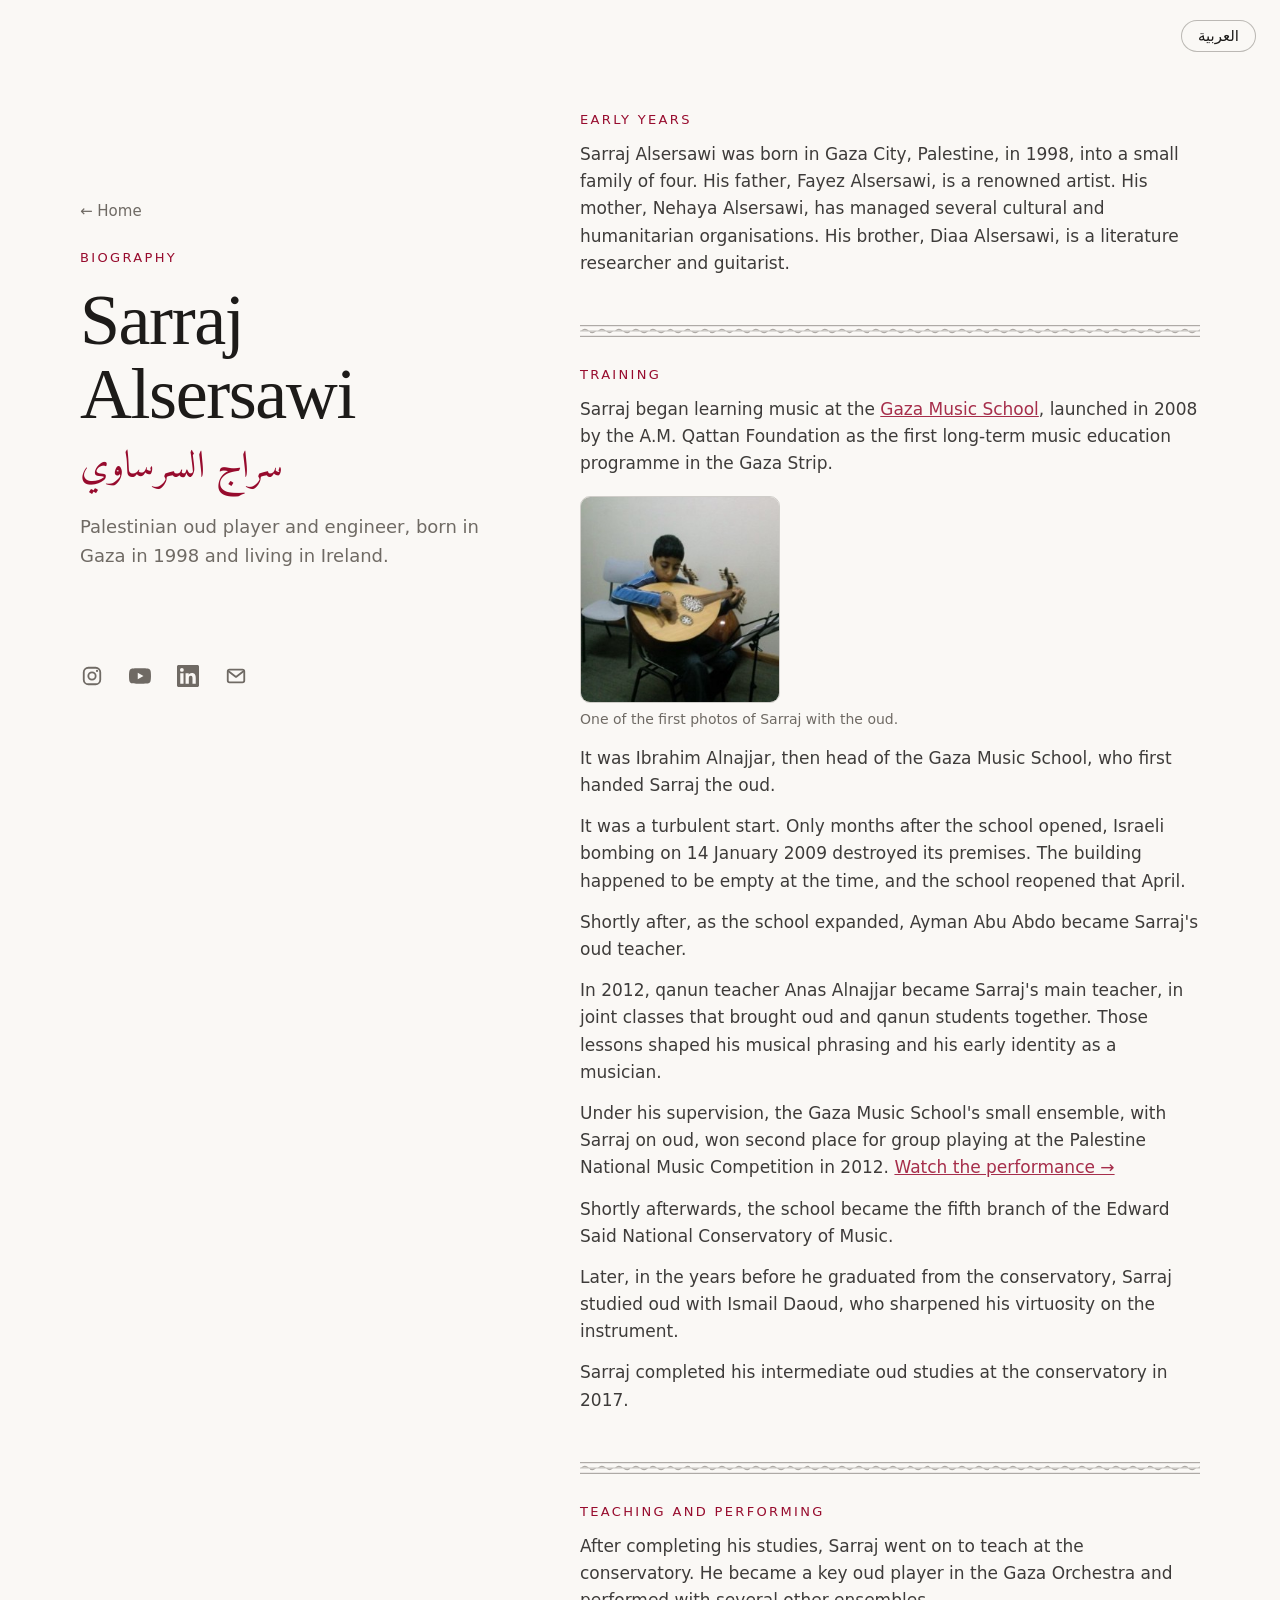
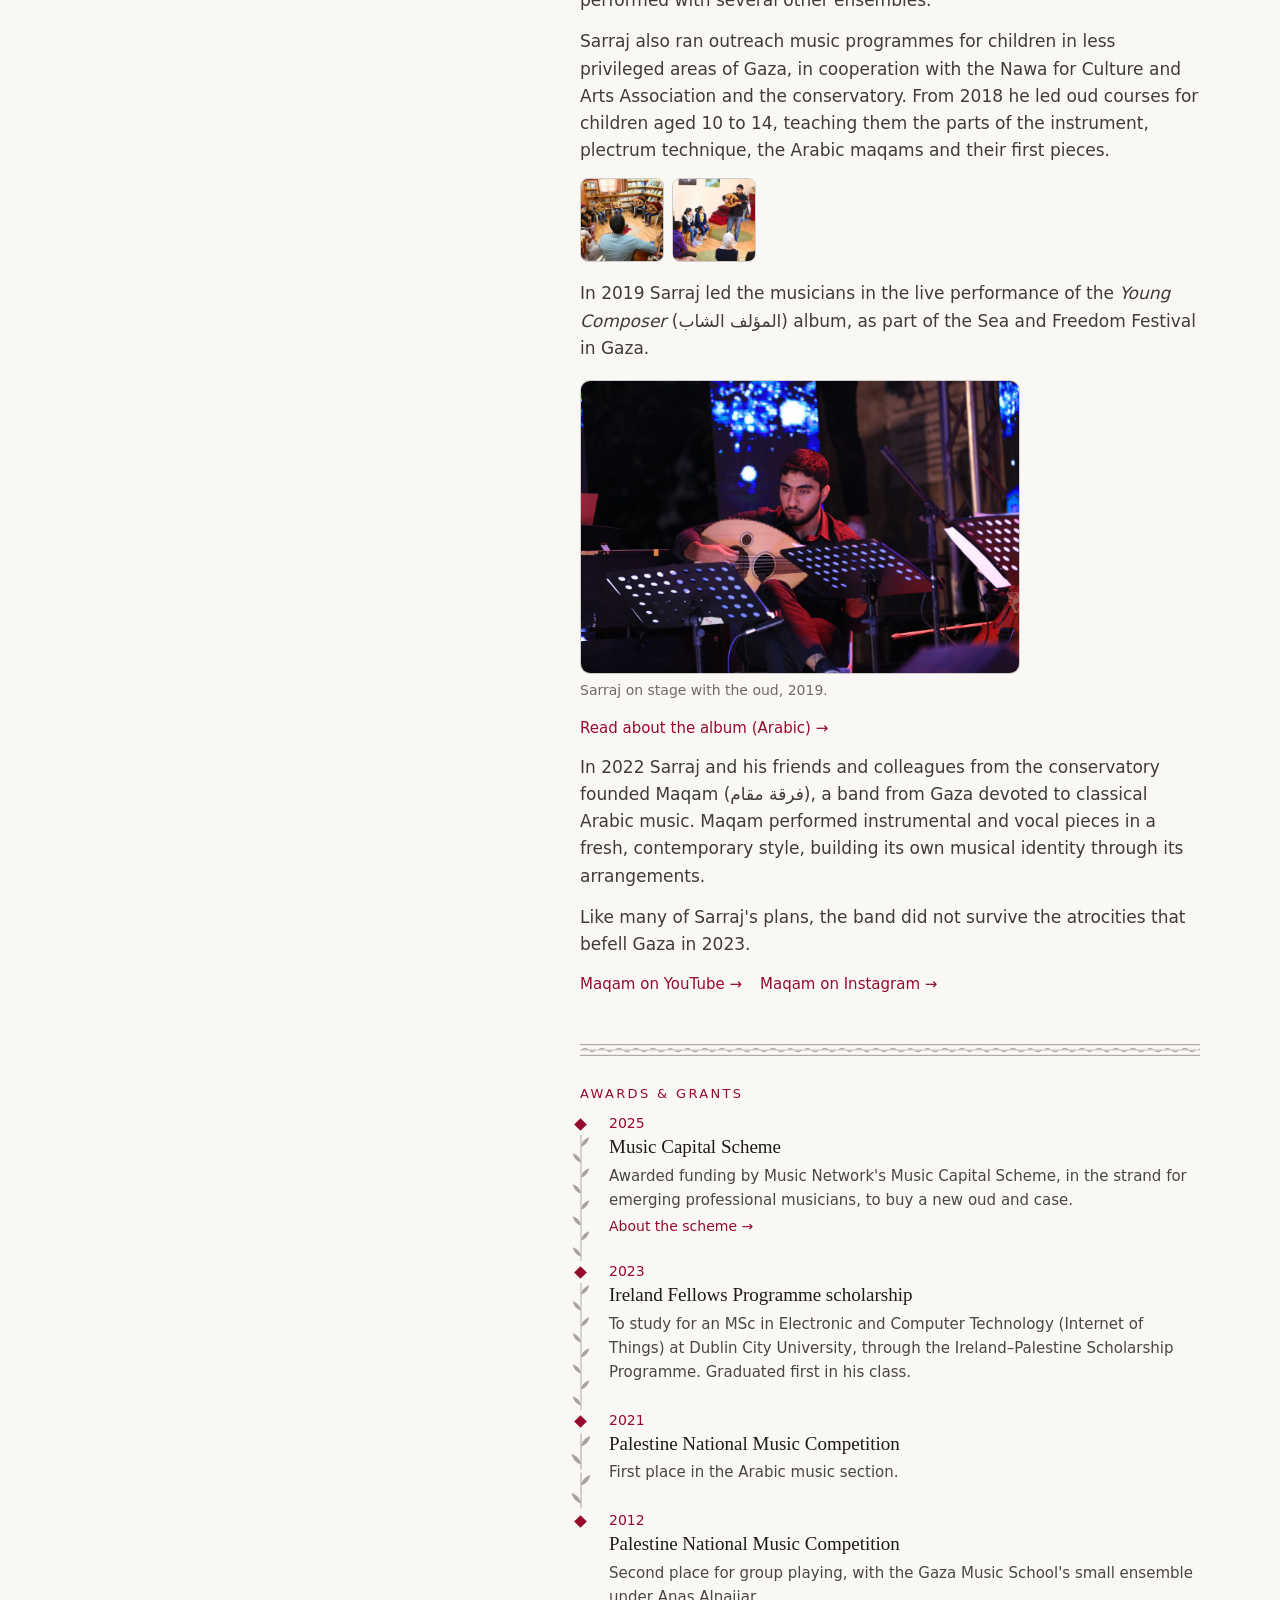
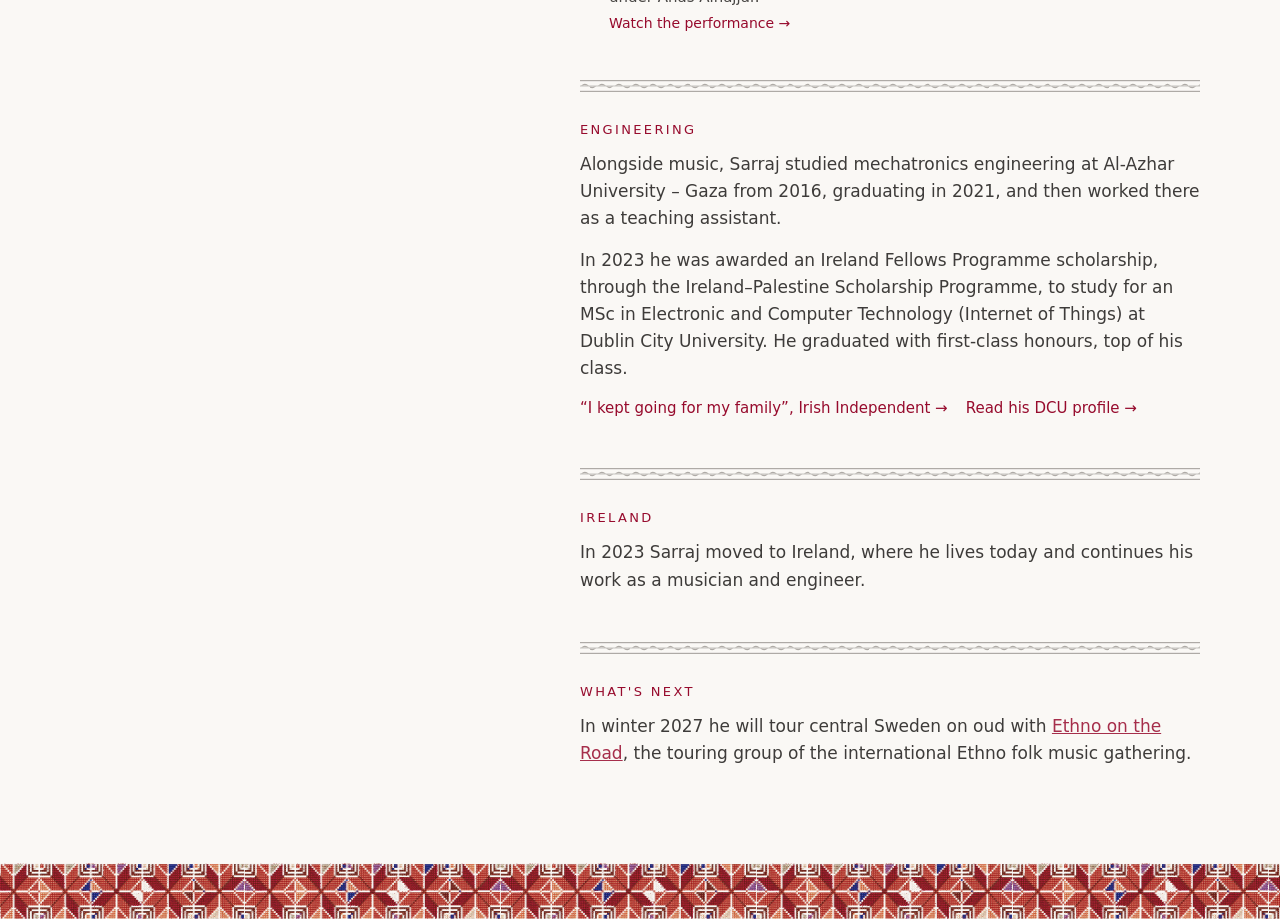
==== commit 765f96ed: "Olive branch: fit whole leaves between diamonds Co-Authored-By: Claude Opus 5.5 <noreply@anthropic.c" ====
--- a/bio.html
+++ b/bio.html
@@ -8,9 +8,9 @@
 <link rel="icon" type="image/png" href="favicon.png">
 <link rel="apple-touch-icon" href="apple-touch-icon.png">
 <link rel="preload" href="fonts/amiri-400-arabic.woff2" as="font" type="font/woff2" crossorigin>
-<link rel="stylesheet" href="fonts/fonts.css?v=20">
-<link rel="stylesheet" href="style.css?v=20">
-<script src="site.js?v=20"></script>
+<link rel="stylesheet" href="fonts/fonts.css?v=21">
+<link rel="stylesheet" href="style.css?v=21">
+<script src="site.js?v=21"></script>
 </head>
 <body>
 <!--
--- a/style.css
+++ b/style.css
@@ -199,10 +199,10 @@
    on top of the plain border, which is hidden. Starts below the diamond. */
 .timeline li:not(:last-child) { border-inline-start-color: transparent; }
 .timeline li:not(:last-child)::after {
-  content: ""; position: absolute; inset-inline-start: -10px; top: 20px; bottom: 0; width: 20px;
+  content: ""; position: absolute; inset-inline-start: -10px; top: 20px; bottom: 2px; width: 20px;
   background-color: var(--muted); opacity: .6;
-  -webkit-mask: url("images/olive-branch.svg") center top / 20px 36px repeat-y;
-          mask: url("images/olive-branch.svg") center top / 20px 36px repeat-y;
+  -webkit-mask: url("images/olive-branch.svg") center top / 20px 36px no-repeat round;
+          mask: url("images/olive-branch.svg") center top / 20px 36px no-repeat round;
 }
 /* Small cross-stitch diamond, like a single tatreez stitch, instead of a round dot. */
 .timeline li::before {
